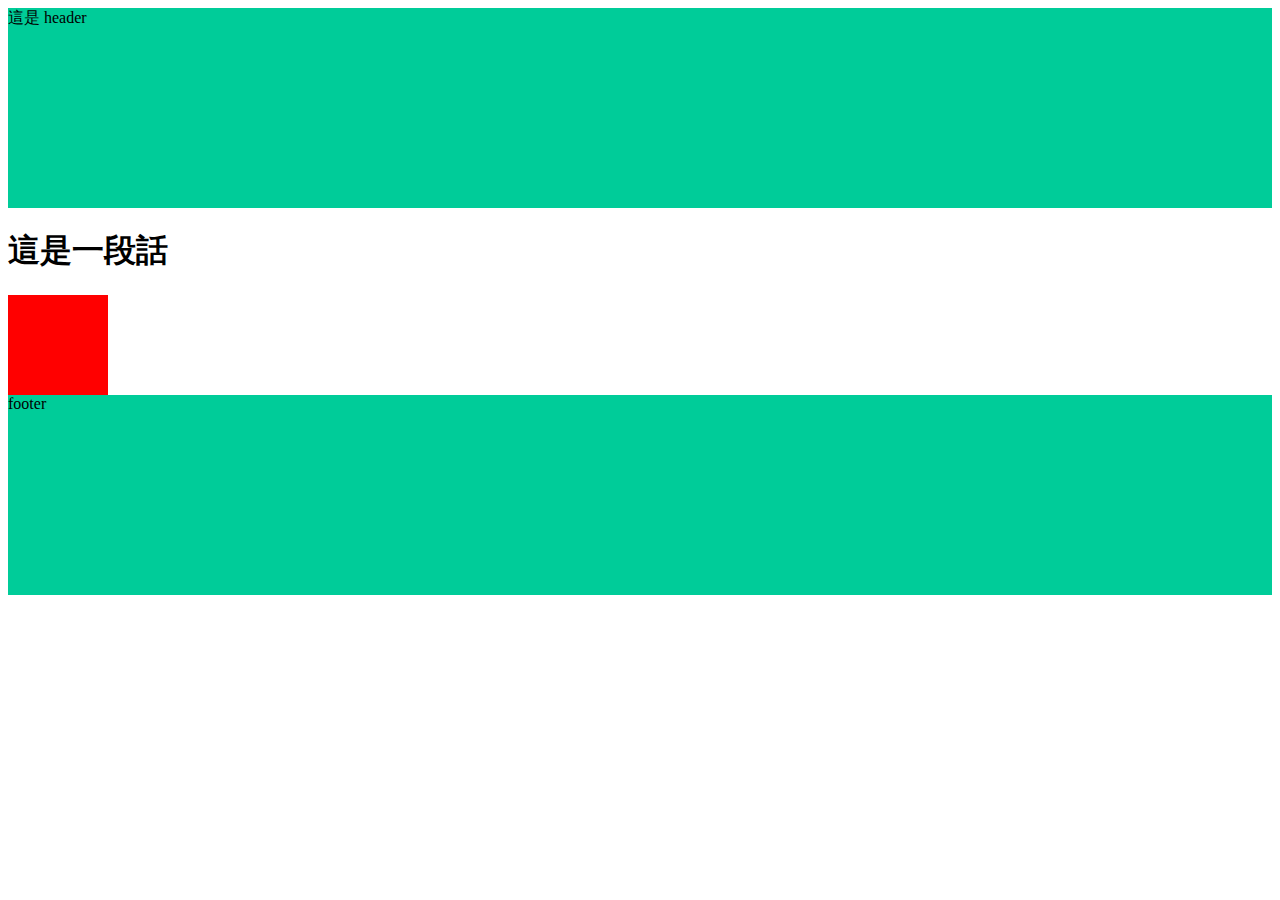
==== index.html @ 9cec1ce4 "Update 2021-07-25T08:35:02.985Z" ====
<!DOCTYPE html>
<html lang="en">

<head>
  <meta charset="UTF-8">
  <meta name="viewport" content="width=device-width, initial-scale=1.0">
  <meta http-equiv="X-UA-Compatible" content="ie=edge">
  <title>首頁</title>
  <link rel="stylesheet" href="./assets/style/all.css">
</head>

<body>
  <header class="header">
    這是 header
  </header>

  
<h1>
  這是一段話
</h1>

<div class="box"></div>

  <footer class="footer">
    footer
  </footer>
  <script src="./assets/js/vendors.js"></script>
  <script src="./assets/js/all.js"></script>
</body>

</html>
---- assets/style/all.css ----
.header {
  height: 200px;
  background-color: #00cc99; }

.footer {
  height: 200px;
  background-color: #00cc99; }

.box {
  width: 100px;
  height: 100px;
  background-color: red;
  display: -webkit-box;
  display: -ms-flexbox;
  display: flex;
  -webkit-transition: all 0.5s;
  -o-transition: all 0.5s;
  transition: all 0.5s; }
  .box:hover {
    width: 200px;
    background-color: #00cc99; }

/*# sourceMappingURL=all.css.map */
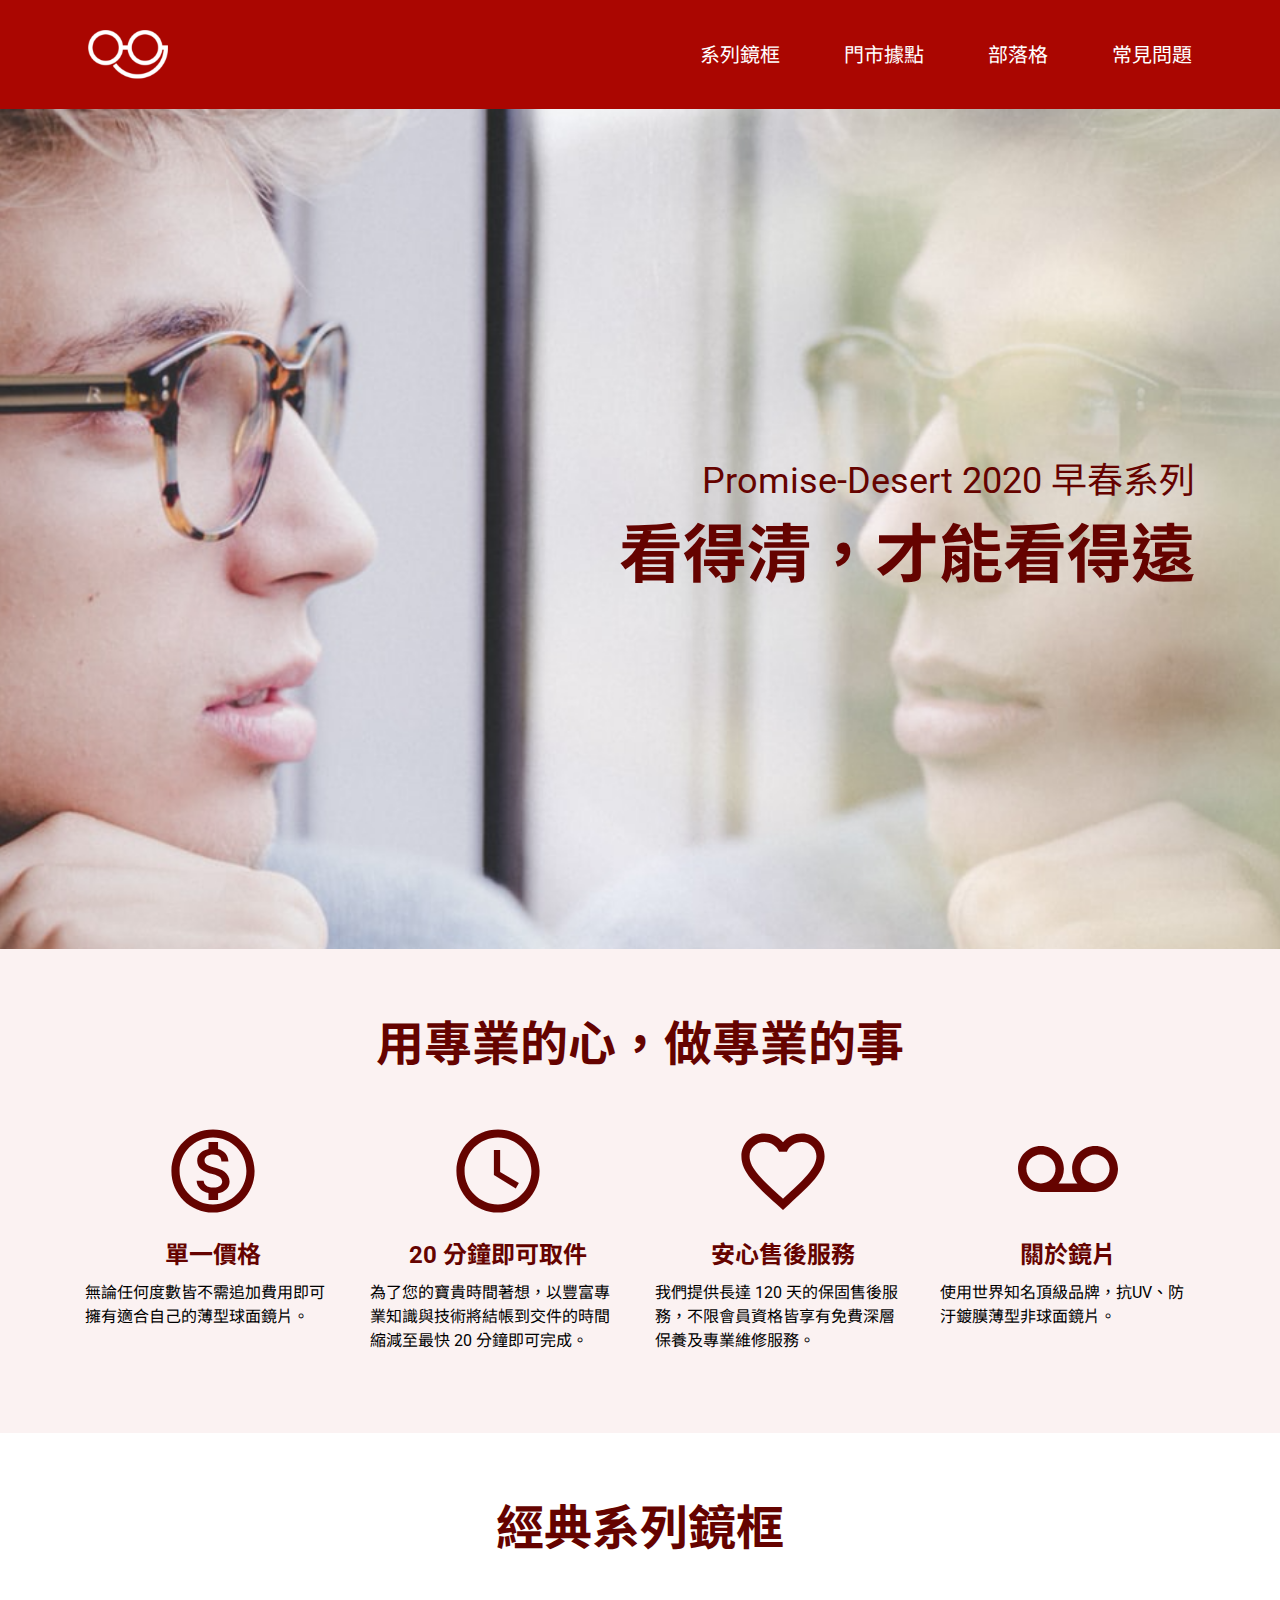
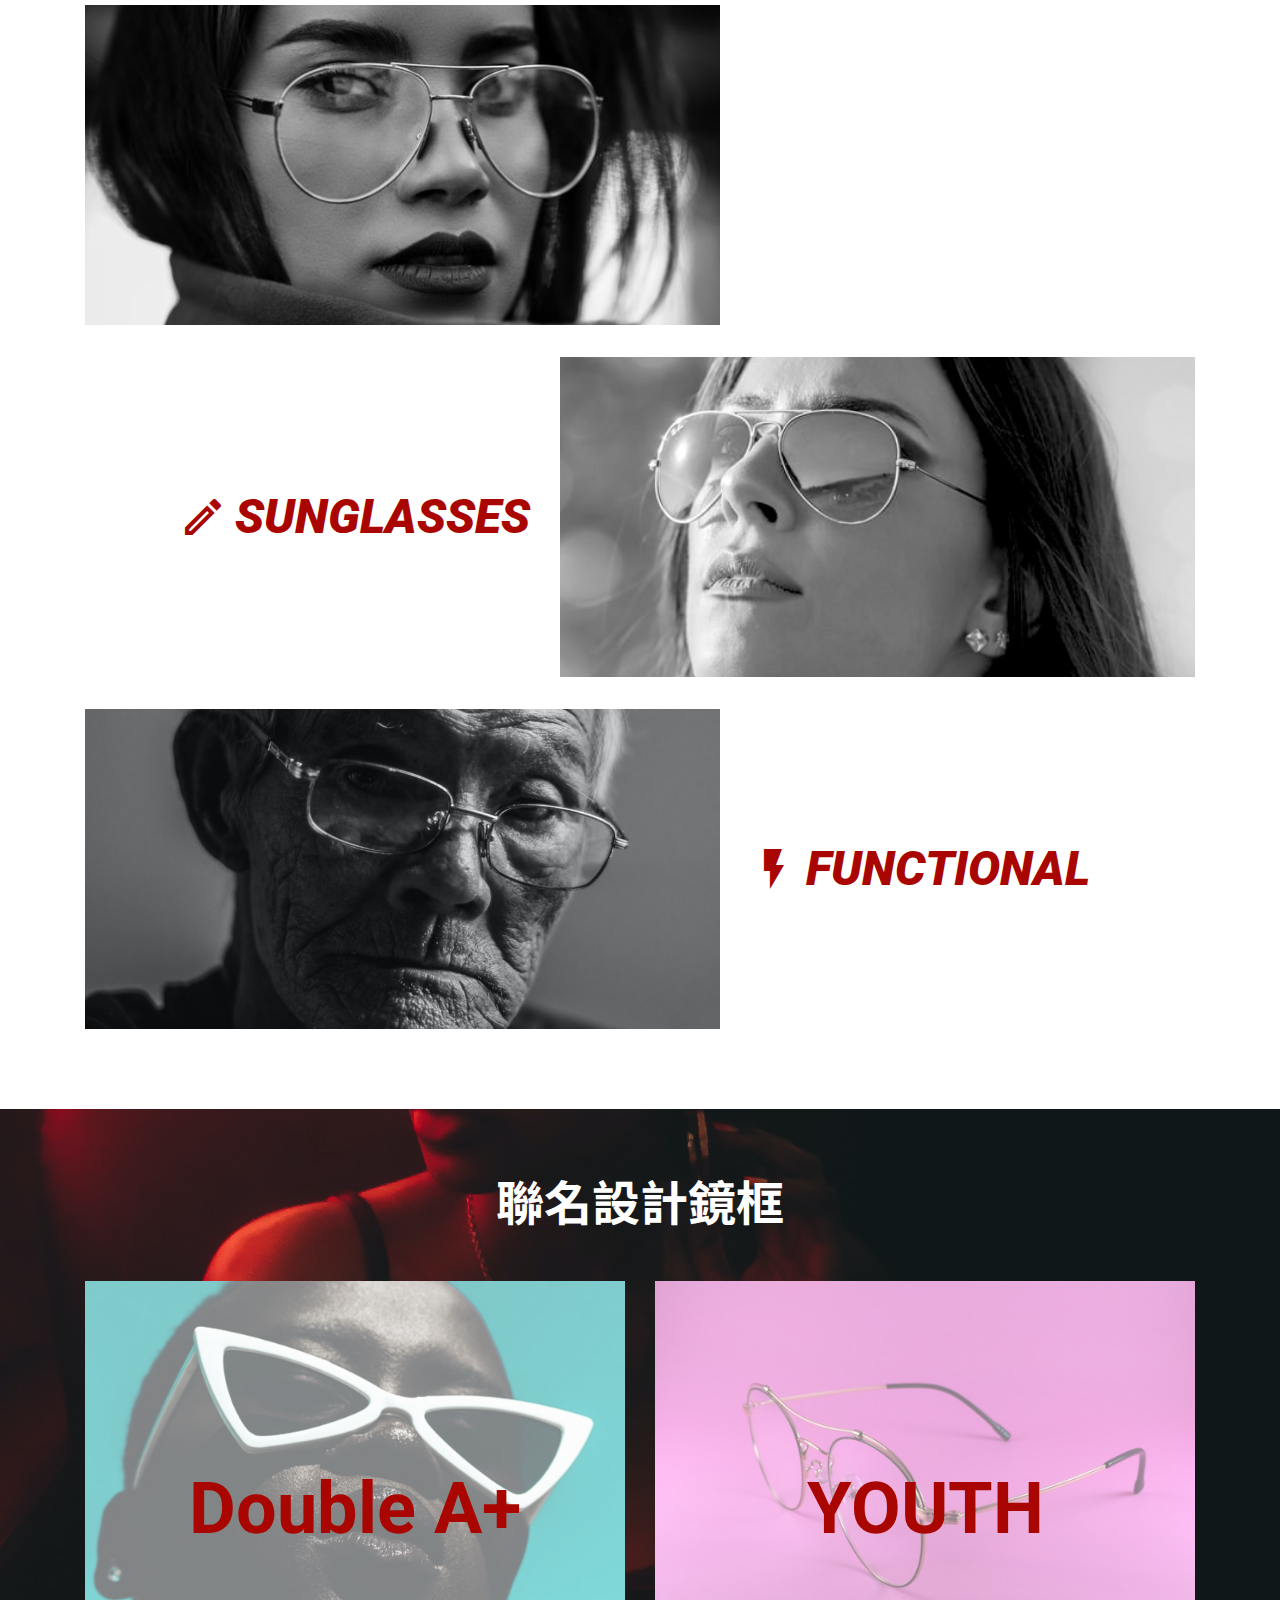
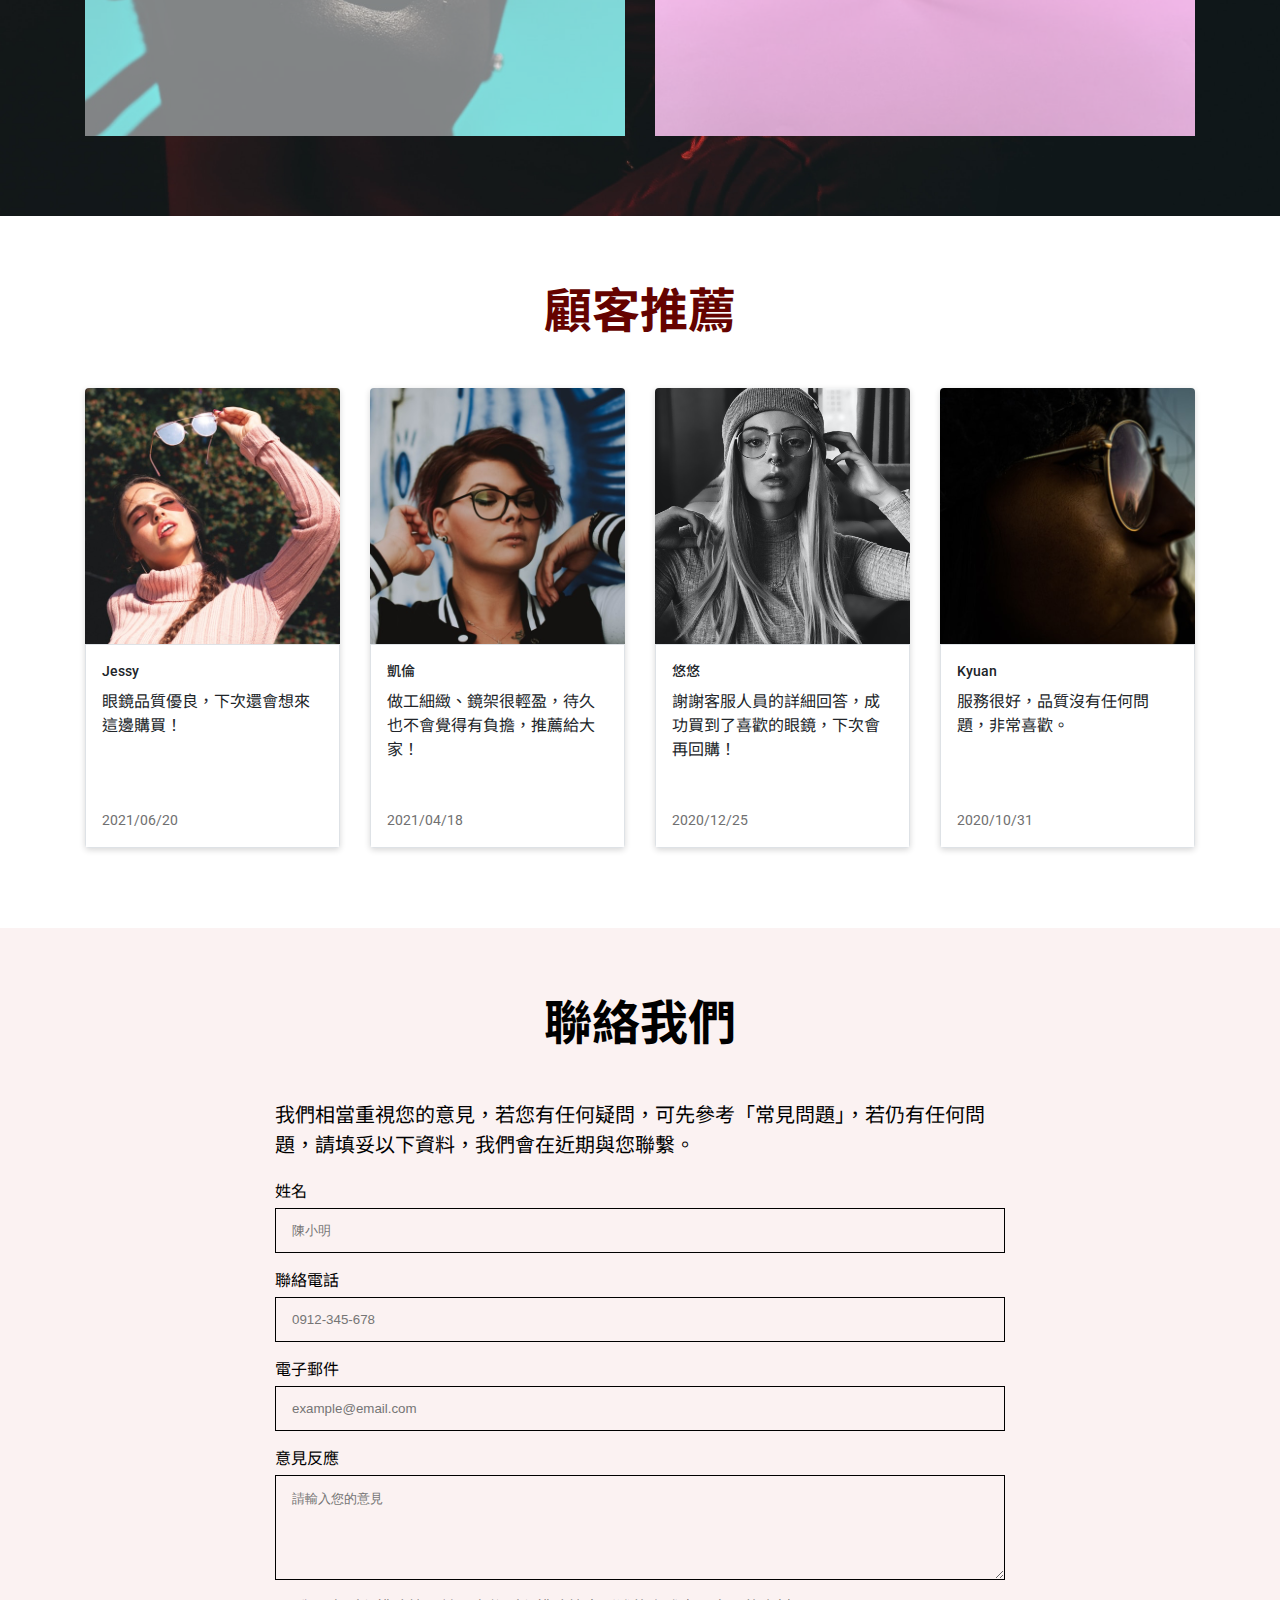
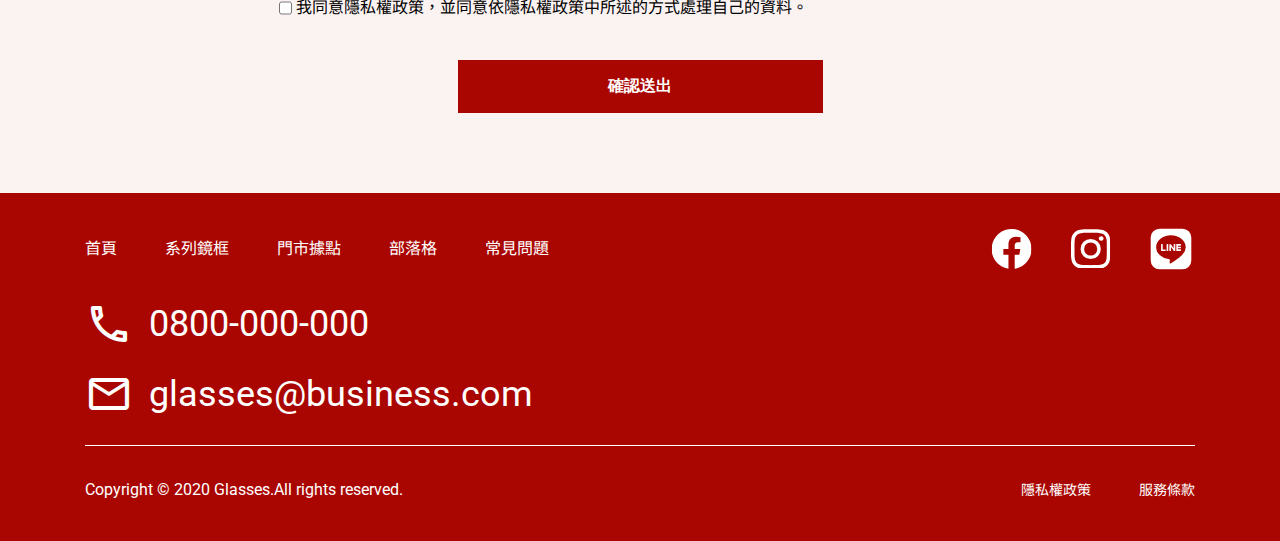
==== commit 4903c1a8: "Update 2021-08-05T02:08:06.058Z" ====
--- a/index.html
+++ b/index.html
@@ -5,27 +5,234 @@
   <meta charset="UTF-8">
   <meta name="viewport" content="width=device-width, initial-scale=1.0">
   <meta http-equiv="X-UA-Compatible" content="ie=edge">
-  <title>首頁</title>
+  <title>O-O眼鏡</title>
   <link rel="stylesheet" href="./assets/style/all.css">
+  <link rel="stylesheet" href="https://fonts.googleapis.com/css2?family=Material+Icons+Outlined">
 </head>
 
 <body>
-  <header class="header">
-    這是 header
+  <header>
+    <div class="header bg-primany d-flex justify-content-between align-items-center">
+      <h1 class="logo"><a href="index.html">看得清眼鏡</a></h1>
+      <ul class="header-nav link-white d-flex flex-wrap">
+        <li><a class="text-center" href="product-optical.html">系列鏡框</a></li>
+        <li><a class="text-center" href="#">門市據點</a></li>
+        <li><a class="text-center" href="#">部落格</a></li>
+        <li><a class="text-center" href="faq.html">常見問題</a></li>
+      </ul>
+    </div>
   </header>
 
-  
-<h1>
-  這是一段話
-</h1>
-
-<div class="box"></div>
-
-  <footer class="footer">
-    footer
+  <main>
+
+    
+<!--banner-->
+<section class="banner">
+  <div class="container d-flex justify-content-end align-items-center h-100">
+    <h2 class="title text-right">
+      <span class="d-block">Promise-Desert 2020 早春系列</span>
+      <p class="fw-bold">看得清，才能看得遠</p>
+    </h2>
+  </div>
+</section>
+
+<!--about-->
+<section class="about bg-light">
+  <div class="container text-center">
+    <h3 class="subtitle text-secondary mb-10 mb-md-9 mb-sm-6">用專業的心，做專業的事</h3>
+    <ul class="about-list d-flex justify-content-center flex-wrap">
+      <li class="mr-md-20 mr-sm-0 mb-sm-9">
+        <span class="material-icons-outlined text-secondary mb-5">monetization_on</span>
+        <h4 class="fw-bold text-secondary mb-2">單一價格</h4>
+        <p class="text-left">無論任何度數皆不需追加費用即可擁有適合自己的薄型球面鏡片。</p>
+      </li>
+      <li class="mb-md-9">
+        <span class="material-icons-outlined text-secondary mb-5">access_time</span>
+        <h4 class="fw-bold text-secondary mb-2">20 分鐘即可取件</h4>
+        <p class="text-left">為了您的寶貴時間著想，以豐富專業知識與技術將結帳到交件的時間縮減至最快 20 分鐘即可完成。</p>
+      </li>
+      <li class="mr-md-20 mr-sm-0 mb-sm-9">
+        <span class="material-icons-outlined text-secondary mb-5">favorite_border</span>
+        <h4 class="fw-bold text-secondary mb-2">安心售後服務</h4>
+        <p class="text-left">我們提供長達 120 天的保固售後服務，不限會員資格皆享有免費深層保養及專業維修服務。</p>
+      </li>
+      <li>
+        <span class="material-icons-outlined text-secondary mb-5">voicemail</span>
+        <h4 class="fw-bold text-secondary mb-2">關於鏡片</h4>
+        <p class="text-left">使用世界知名頂級品牌，抗UV、防汙鍍膜薄型非球面鏡片。</p>
+      </li>
+    </ul>
+  </div>
+</section>
+
+<!--classic-->
+<section class="classic">
+  <div class="container">
+    <h3 class="subtitle text-center text-secondary mb-10 mb-md-9 mb-sm-6">經典系列鏡框</h3>
+    <ul class="classic-list">
+      <li class="mb-9 mb-md-2">
+        <img class="mr-8" src="./assets/images/product-1.png" alt="optical照片">
+        <div class="classic-text text-primary d-flex align-items-center">
+          <span class="material-icons-outlined d-block mr-2">auto_awesome</span>
+          <h4 class="fw-black">OPTICAL</h4>
+        </div>
+      </li>
+      <li class="mb-9 mb-md-2">
+        <img class="ml-8 ml-md-0 mr-md-8" src="./assets/images/product-2.png" alt="sunglasses照片">
+        <div class="classic-text text-primary d-flex align-items-center">
+          <span class="material-icons-outlined d-block mr-2">light_mode</span>
+          <h4 class="fw-black">SUNGLASSES</h4>
+        </div>
+      </li>
+      <li>
+        <img class="mr-8" src="./assets/images/product-3.png" alt="functional照片">
+        <div class="classic-text text-primary d-flex align-items-center">
+          <span class="material-icons-outlined d-block mr-2">flash_on</span>
+          <h4 class="fw-black">FUNCTIONAL</h4>
+        </div>
+      </li>
+    </ul>
+  </div>
+</section>
+
+<!--cobranding-->
+<section class="cobranding">
+  <div class="container text-center">
+    <h3 class="subtitle text-white mb-10 mb-md-9 mb-sm-6">聯名設計鏡框</h3>
+    <ul class="d-flex justify-content-between flex-wrap">
+      <li class="cobranding-item mb-sm-5">
+        <img src="./assets/images/product-8.png" alt="double a+照片">
+        <h4 class="text-primary fw-bold">Double A+</h4>
+      </li>
+      <li class="cobranding-item">
+        <img src="./assets/images/product-9.png" alt="youth照片">
+        <h4 class="text-primary fw-bold">YOUTH</h4>
+      </li>
+    </ul>
+  </div>
+</section>
+
+<!--recommend-->
+<section class="recommend">
+  <div class="container">
+    <h3 class="subtitle text-center text-secondary mb-10 mb-md-9 mb-sm-6">顧客推薦</h3>
+    <ul class="d-flex justify-content-between flex-wrap">
+      <li class="recommend-item mb-md-9 mb-sm-5">
+        <img class="recommend-pic" src="./assets/images/rec-1.png" alt="顧客照片">
+        <div class="recommend-text d-flex flex-column justify-content-between">
+          <div class="text-gray900">
+            <span class="d-block fw-medium mb-2">Jessy</span>
+            <p>眼鏡品質優良，下次還會想來這邊購買！</p>
+          </div>
+          <time class="text-gray600">2021/06/20</time>
+        </div>
+      </li>
+      <li class="recommend-item mb-md-9 mb-sm-5">
+        <img class="recommend-pic" src="./assets/images/rec-2.png" alt="顧客照片">
+        <div class="recommend-text d-flex flex-column justify-content-between">
+          <div class="text-gray900">
+            <span class="d-block fw-medium mb-2">凱倫</span>
+            <p>做工細緻、鏡架很輕盈，待久也不會覺得有負擔，推薦給大家！</p>
+          </div>
+          <time class="text-gray600">2021/04/18</time>
+        </div>
+      </li>
+      <li class="recommend-item mb-sm-5">
+        <img class="recommend-pic" src="./assets/images/rec-3.png" alt="顧客照片">
+        <div class="recommend-text d-flex flex-column justify-content-between">
+          <div class="text-gray900">
+            <span class="d-block fw-medium mb-2">悠悠</span>
+            <p>謝謝客服人員的詳細回答，成功買到了喜歡的眼鏡，下次會再回購！</p>
+          </div>
+          <time class="text-gray600">2020/12/25</time>
+        </div>
+      </li>
+      <li class="recommend-item mb-sm-5">
+        <img class="recommend-pic" src="./assets/images/rec-4.png" alt="顧客照片">
+        <div class="recommend-text d-flex flex-column justify-content-between">
+          <div class="text-gray900">
+            <span class="d-block fw-medium mb-2">Kyuan</span>
+            <p>服務很好，品質沒有任何問題，非常喜歡。</p>
+          </div>
+          <time class="text-gray600">2020/10/31</time>
+        </div>
+      </li>
+    </ul>
+  </div>
+</section>
+
+<!--contant-->
+<section class="contant bg-light">
+  <div class="container">
+    <h3 class="subtitle text-center mb-10 mb-md-9 mb-sm-6">聯絡我們</h3>
+    <p class="contant-describe mb-6 mb-md-5 mb-sm-2">我們相當重視您的意見，若您有任何疑問，可先參考「常見問題」，若仍有任何問題，請填妥以下資料，我們會在近期與您聯繫。</p>
+    <form action="#">
+      <div class="contant-item d-flex flex-column mb-5 mb-md-2">
+        <label for="name" class="mb-1">姓名</label>
+        <input type="text" id="name" name="name" placeholder="陳小明">
+      </div>
+      <div class="contant-item d-flex flex-column mb-5 mb-md-2">
+        <label for="tel" class="mb-1">聯絡電話</label>
+        <input type="tel" id="tel" name="tel" placeholder="0912-345-678">
+      </div>
+      <div class="contant-item d-flex flex-column mb-5 mb-md-2">
+        <label for="email" class="mb-1">電子郵件</label>
+        <input type="email" id="email" name="email" placeholder="example@email.com">
+      </div>
+      <div class="contant-item d-flex flex-column mb-5 mb-md-2">
+        <label for="opinion" class="mb-1">意見反應</label>
+        <textarea id="opinion" name="opinion" rows="5" placeholder="請輸入您的意見"></textarea>
+      </div>
+      <div class="contant-item d-flex mb-10 mb-md-6">
+        <input type="checkbox" id="privacy" name="privacy" class="mr-1">
+        <label for="privacy">我同意隱私權政策，並同意依隱私權政策中所述的方式處理自己的資料。</label>
+      </div>
+      <input class="contant-submit d-block fw-bold" name="submit" type="submit" value="確認送出">
+    </form>
+  </div>
+</section>
+
+  </main>
+
+  <footer class="footer bg-primany text-white link-white">
+    <div class="container">
+      <div class="footer-top d-flex flex-column mb-7 mb-md-6 mb-sm-7">
+        <div class="footer-content d-flex justify-content-between align-items-center mb-7 mb-sm-0">
+          <ul class="footer-nav d-flex">
+            <li><a href="index.html">首頁</a></li>
+            <li><a href="product-optical.html">系列鏡框</a></li>
+            <li><a href="#">門市據點</a></li>
+            <li><a href="#">部落格</a></li>
+            <li><a href="faq.html">常見問題</a></li>
+          </ul>
+          <ul class="footer-social d-flex">
+            <li class="mr-9 mr-md-7"><a href="#"><img src="./assets/images/icon-fb.svg" alt="FB logo"></a></li>
+            <li class="mr-9 mr-md-7"><a href="#"><img src="./assets/images/icon-ig.svg" alt="IG logo"></a></li>
+            <li><a href="#"><img src="./assets/images/icon-line.svg" alt="LINE logo"></a></li>
+          </ul>
+        </div>
+        <ul class="footer-contact">
+          <li class="d-flex align-items-center mb-5 mb-md-4 mb-sm-1">
+            <span class="material-icons-outlined mr-5 mr-md-2 mr-sm-1">phone</span>
+            <a href="tel:+0800-000-000">0800-000-000</a>
+          </li>
+          <li class="d-flex align-items-center">
+            <span class="material-icons-outlined mr-5 mr-md-2 mr-sm-1">email</span>
+            <a href="mailto:glasses@business.com">glasses@business.com</a>
+          </li>
+        </ul>
+      </div>
+      <div class="footer-bottom d-flex justify-content-between align-items-center pt-9 pt-md-7 pt-sm-5">
+        <p class="mb-sm-2">Copyright © 2020 Glasses.All rights reserved.</p>
+        <ul class="footer-privacy d-flex">
+          <li class="mb-sm-2"><a href="#">隱私權政策</a></li>
+          <li><a href="#">服務條款</a></li>
+        </ul>
+      </div>
+    </div>
   </footer>
   <script src="./assets/js/vendors.js"></script>
   <script src="./assets/js/all.js"></script>
 </body>
 
-</html>
+</html>--- a/assets/style/all.css
+++ b/assets/style/all.css
@@ -1,23 +1,2071 @@
-.header {
-  height: 200px;
-  background-color: #00cc99; }
-
-.footer {
-  height: 200px;
-  background-color: #00cc99; }
-
-.box {
-  width: 100px;
-  height: 100px;
-  background-color: red;
+@charset "UTF-8";
+@import url("https://fonts.googleapis.com/css2?family=Roboto:ital,wght@0,400;0,500;0,700;0,900;1,900&display=swap");
+@import url("https://fonts.googleapis.com/css2?family=Noto+Sans+TC:wght@400;500;700&display=swap");
+/*color*/
+/*font*/
+/*space*/
+/* http://meyerweb.com/eric/tools/css/reset/ 
+   v2.0 | 20110126
+   License: none (public domain)
+*/
+html, body, div, span, applet, object, iframe,
+h1, h2, h3, h4, h5, h6, p, blockquote, pre,
+a, abbr, acronym, address, big, cite, code,
+del, dfn, em, img, ins, kbd, q, s, samp,
+small, strike, strong, sub, sup, tt, var,
+b, u, i, center,
+dl, dt, dd, ol, ul, li,
+fieldset, form, label, legend,
+table, caption, tbody, tfoot, thead, tr, th, td,
+article, aside, canvas, details, embed,
+figure, figcaption, footer, header, hgroup,
+menu, nav, output, ruby, section, summary,
+time, mark, audio, video {
+  margin: 0;
+  padding: 0;
+  border: 0;
+  font-size: 100%;
+  font: inherit;
+  vertical-align: baseline; }
+
+/* HTML5 display-role reset for older browsers */
+article, aside, details, figcaption, figure,
+footer, header, hgroup, menu, nav, section {
+  display: block; }
+
+body {
+  line-height: 1; }
+
+ol, ul {
+  list-style: none; }
+
+blockquote, q {
+  quotes: none; }
+
+blockquote:before, blockquote:after,
+q:before, q:after {
+  content: '';
+  content: none; }
+
+table {
+  border-collapse: collapse;
+  border-spacing: 0; }
+
+*, *::before, *::after {
+  -webkit-box-sizing: border-box;
+          box-sizing: border-box; }
+
+body {
+  font-family: 'Roboto', 'Noto Sans TC', sans-serif;
+  line-height: 1.5;
+  font-weight: 400; }
+
+img {
+  max-width: 100%;
+  height: aut0;
+  vertical-align: middle; }
+
+a {
+  text-decoration: none;
+  display: block; }
+
+/*斷點*/
+/*container*/
+.container {
+  max-width: 1140px;
+  margin: 0 auto;
+  padding: 0 15px; }
+  @media (max-width: 992px) {
+    .container {
+      max-width: 720px; } }
+  @media (max-width: 767px) {
+    .container {
+      max-width: 375px; } }
+
+/*共用元素*/
+.d-block {
+  display: block; }
+
+.h-100 {
+  height: 100%; }
+
+.link-white a {
+  color: white; }
+
+/*顏色*/
+.bg-primany {
+  background: #AA0601; }
+
+.bg-light {
+  background: #FBF2F2; }
+
+.bg-brown {
+  background: #5F3E2D; }
+
+.bg-orange {
+  background: #B75929; }
+
+.text-primary {
+  color: #AA0601; }
+
+.text-secondary {
+  color: #650300; }
+
+.text-white {
+  color: #fff; }
+
+.text-black {
+  color: #000; }
+
+.text-gray200 {
+  color: #F2F2F2; }
+
+.text-gray300 {
+  color: #DEE2E6; }
+
+.text-gray400 {
+  color: #CED4DA; }
+
+.text-gray600 {
+  color: #707070; }
+
+.text-gray700 {
+  color: #555555; }
+
+.text-gray800 {
+  color: #373A3C; }
+
+.text-gray900 {
+  color: #212529; }
+
+/*文字對齊*/
+.text-center {
+  text-align: center; }
+
+.text-right {
+  text-align: right; }
+
+.text-left {
+  text-align: left; }
+
+/*文字標題*/
+.title {
+  font-size: 64px;
+  color: #650300; }
+  .title span {
+    font-size: 36px; }
+  @media (max-width: 992px) {
+    .title {
+      font-size: 48px; }
+      .title span {
+        font-size: 20px;
+        font-weight: 500; } }
+  @media (max-width: 767px) {
+    .title {
+      font-size: 32px;
+      line-height: 45px; }
+      .title span {
+        font-size: 16px;
+        line-height: 1.875; } }
+
+.subtitle {
+  font-size: 48px;
+  font-weight: 700; }
+  @media (max-width: 992px) {
+    .subtitle {
+      font-size: 32px; } }
+  @media (max-width: 767px) {
+    .subtitle {
+      font-size: 24px; } }
+
+.subtitle-redline {
+  font-size: 48px;
+  font-weight: 700;
+  padding-left: 16px;
+  border-left: 8px solid #AA0601; }
+  @media (max-width: 992px) {
+    .subtitle-redline {
+      border-left: 4px solid #AA0601; } }
+  @media (max-width: 767px) {
+    .subtitle-redline {
+      font-size: 28px; } }
+
+/*文字粗細*/
+.fw-medium {
+  font-weight: 500; }
+
+.fw-bold {
+  font-weight: 700; }
+
+.fw-black {
+  font-weight: 900; }
+
+/*flex*/
+.d-flex {
   display: -webkit-box;
   display: -ms-flexbox;
-  display: flex;
-  -webkit-transition: all 0.5s;
-  -o-transition: all 0.5s;
-  transition: all 0.5s; }
-  .box:hover {
-    width: 200px;
-    background-color: #00cc99; }
+  display: flex; }
+
+.flex-column {
+  -webkit-box-orient: vertical;
+  -webkit-box-direction: normal;
+      -ms-flex-direction: column;
+          flex-direction: column; }
+
+.flex-row-reverse {
+  -webkit-box-orient: horizontal;
+  -webkit-box-direction: reverse;
+      -ms-flex-direction: row-reverse;
+          flex-direction: row-reverse; }
+
+.justify-content-start {
+  -webkit-box-pack: start;
+      -ms-flex-pack: start;
+          justify-content: flex-start; }
+
+.justify-content-between {
+  -webkit-box-pack: justify;
+      -ms-flex-pack: justify;
+          justify-content: space-between; }
+
+.justify-content-center {
+  -webkit-box-pack: center;
+      -ms-flex-pack: center;
+          justify-content: center; }
+
+.justify-content-end {
+  -webkit-box-pack: end;
+      -ms-flex-pack: end;
+          justify-content: flex-end; }
+
+.align-items-start {
+  -webkit-box-align: start;
+      -ms-flex-align: start;
+          align-items: flex-start; }
+
+.align-items-center {
+  -webkit-box-align: center;
+      -ms-flex-align: center;
+          align-items: center; }
+
+.align-items-stretch {
+  -webkit-box-align: stretch;
+      -ms-flex-align: stretch;
+          align-items: stretch; }
+
+.align-items-baseline {
+  -webkit-box-align: baseline;
+      -ms-flex-align: baseline;
+          align-items: baseline; }
+
+.flex-wrap {
+  -ms-flex-wrap: wrap;
+      flex-wrap: wrap; }
+
+/*space*/
+.mt-0 {
+  margin-top: 0; }
+
+.mt-1 {
+  margin-top: 4px; }
+
+.mt-2 {
+  margin-top: 8px; }
+
+.mt-3 {
+  margin-top: 10px; }
+
+.mt-4 {
+  margin-top: 12px; }
+
+.mt-5 {
+  margin-top: 16px; }
+
+.mt-6 {
+  margin-top: 20px; }
+
+.mt-7 {
+  margin-top: 24px; }
+
+.mt-8 {
+  margin-top: 30px; }
+
+.mt-9 {
+  margin-top: 32px; }
+
+.mt-10 {
+  margin-top: 40px; }
+
+.mt-11 {
+  margin-top: 52px; }
+
+.mt-12 {
+  margin-top: 56px; }
+
+.mt-13 {
+  margin-top: 60px; }
+
+.mt-14 {
+  margin-top: 64px; }
+
+.mt-15 {
+  margin-top: 72px; }
+
+.mt-16 {
+  margin-top: 76px; }
+
+.mt-17 {
+  margin-top: 80px; }
+
+.mt-18 {
+  margin-top: 88px; }
+
+.mt-19 {
+  margin-top: 96px; }
+
+.mt-20 {
+  margin-top: 104px; }
+
+@media (max-width: 992px) {
+  .mt-md-0 {
+    margin-top: 0; }
+  .mt-md-1 {
+    margin-top: 4px; }
+  .mt-md-2 {
+    margin-top: 8px; }
+  .mt-md-3 {
+    margin-top: 10px; }
+  .mt-md-4 {
+    margin-top: 12px; }
+  .mt-md-5 {
+    margin-top: 16px; }
+  .mt-md-6 {
+    margin-top: 20px; }
+  .mt-md-7 {
+    margin-top: 24px; }
+  .mt-md-8 {
+    margin-top: 30px; }
+  .mt-md-9 {
+    margin-top: 32px; }
+  .mt-md-10 {
+    margin-top: 40px; }
+  .mt-md-11 {
+    margin-top: 52px; }
+  .mt-md-12 {
+    margin-top: 56px; }
+  .mt-md-13 {
+    margin-top: 60px; }
+  .mt-md-14 {
+    margin-top: 64px; }
+  .mt-md-15 {
+    margin-top: 72px; }
+  .mt-md-16 {
+    margin-top: 76px; }
+  .mt-md-17 {
+    margin-top: 80px; }
+  .mt-md-18 {
+    margin-top: 88px; }
+  .mt-md-19 {
+    margin-top: 96px; }
+  .mt-md-20 {
+    margin-top: 104px; } }
+
+@media (max-width: 767px) {
+  .mt-sm-0 {
+    margin-top: 0; }
+  .mt-sm-1 {
+    margin-top: 4px; }
+  .mt-sm-2 {
+    margin-top: 8px; }
+  .mt-sm-3 {
+    margin-top: 10px; }
+  .mt-sm-4 {
+    margin-top: 12px; }
+  .mt-sm-5 {
+    margin-top: 16px; }
+  .mt-sm-6 {
+    margin-top: 20px; }
+  .mt-sm-7 {
+    margin-top: 24px; }
+  .mt-sm-8 {
+    margin-top: 30px; }
+  .mt-sm-9 {
+    margin-top: 32px; }
+  .mt-sm-10 {
+    margin-top: 40px; }
+  .mt-sm-11 {
+    margin-top: 52px; }
+  .mt-sm-12 {
+    margin-top: 56px; }
+  .mt-sm-13 {
+    margin-top: 60px; }
+  .mt-sm-14 {
+    margin-top: 64px; }
+  .mt-sm-15 {
+    margin-top: 72px; }
+  .mt-sm-16 {
+    margin-top: 76px; }
+  .mt-sm-17 {
+    margin-top: 80px; }
+  .mt-sm-18 {
+    margin-top: 88px; }
+  .mt-sm-19 {
+    margin-top: 96px; }
+  .mt-sm-20 {
+    margin-top: 104px; } }
+
+.mb-0 {
+  margin-bottom: 0; }
+
+.mb-1 {
+  margin-bottom: 4px; }
+
+.mb-2 {
+  margin-bottom: 8px; }
+
+.mb-3 {
+  margin-bottom: 10px; }
+
+.mb-4 {
+  margin-bottom: 12px; }
+
+.mb-5 {
+  margin-bottom: 16px; }
+
+.mb-6 {
+  margin-bottom: 20px; }
+
+.mb-7 {
+  margin-bottom: 24px; }
+
+.mb-8 {
+  margin-bottom: 30px; }
+
+.mb-9 {
+  margin-bottom: 32px; }
+
+.mb-10 {
+  margin-bottom: 40px; }
+
+.mb-11 {
+  margin-bottom: 52px; }
+
+.mb-12 {
+  margin-bottom: 56px; }
+
+.mb-13 {
+  margin-bottom: 60px; }
+
+.mb-14 {
+  margin-bottom: 64px; }
+
+.mb-15 {
+  margin-bottom: 72px; }
+
+.mb-16 {
+  margin-bottom: 76px; }
+
+.mb-17 {
+  margin-bottom: 80px; }
+
+.mb-18 {
+  margin-bottom: 88px; }
+
+.mb-19 {
+  margin-bottom: 96px; }
+
+.mb-20 {
+  margin-bottom: 104px; }
+
+@media (max-width: 992px) {
+  .mb-md-0 {
+    margin-bottom: 0; }
+  .mb-md-1 {
+    margin-bottom: 4px; }
+  .mb-md-2 {
+    margin-bottom: 8px; }
+  .mb-md-3 {
+    margin-bottom: 10px; }
+  .mb-md-4 {
+    margin-bottom: 12px; }
+  .mb-md-5 {
+    margin-bottom: 16px; }
+  .mb-md-6 {
+    margin-bottom: 20px; }
+  .mb-md-7 {
+    margin-bottom: 24px; }
+  .mb-md-8 {
+    margin-bottom: 30px; }
+  .mb-md-9 {
+    margin-bottom: 32px; }
+  .mb-md-10 {
+    margin-bottom: 40px; }
+  .mb-md-11 {
+    margin-bottom: 52px; }
+  .mb-md-12 {
+    margin-bottom: 56px; }
+  .mb-md-13 {
+    margin-bottom: 60px; }
+  .mb-md-14 {
+    margin-bottom: 64px; }
+  .mb-md-15 {
+    margin-bottom: 72px; }
+  .mb-md-16 {
+    margin-bottom: 76px; }
+  .mb-md-17 {
+    margin-bottom: 80px; }
+  .mb-md-18 {
+    margin-bottom: 88px; }
+  .mb-md-19 {
+    margin-bottom: 96px; }
+  .mb-md-20 {
+    margin-bottom: 104px; } }
+
+@media (max-width: 767px) {
+  .mb-sm-0 {
+    margin-bottom: 0; }
+  .mb-sm-1 {
+    margin-bottom: 4px; }
+  .mb-sm-2 {
+    margin-bottom: 8px; }
+  .mb-sm-3 {
+    margin-bottom: 10px; }
+  .mb-sm-4 {
+    margin-bottom: 12px; }
+  .mb-sm-5 {
+    margin-bottom: 16px; }
+  .mb-sm-6 {
+    margin-bottom: 20px; }
+  .mb-sm-7 {
+    margin-bottom: 24px; }
+  .mb-sm-8 {
+    margin-bottom: 30px; }
+  .mb-sm-9 {
+    margin-bottom: 32px; }
+  .mb-sm-10 {
+    margin-bottom: 40px; }
+  .mb-sm-11 {
+    margin-bottom: 52px; }
+  .mb-sm-12 {
+    margin-bottom: 56px; }
+  .mb-sm-13 {
+    margin-bottom: 60px; }
+  .mb-sm-14 {
+    margin-bottom: 64px; }
+  .mb-sm-15 {
+    margin-bottom: 72px; }
+  .mb-sm-16 {
+    margin-bottom: 76px; }
+  .mb-sm-17 {
+    margin-bottom: 80px; }
+  .mb-sm-18 {
+    margin-bottom: 88px; }
+  .mb-sm-19 {
+    margin-bottom: 96px; }
+  .mb-sm-20 {
+    margin-bottom: 104px; } }
+
+.ml-0 {
+  margin-left: 0; }
+
+.ml-1 {
+  margin-left: 4px; }
+
+.ml-2 {
+  margin-left: 8px; }
+
+.ml-3 {
+  margin-left: 10px; }
+
+.ml-4 {
+  margin-left: 12px; }
+
+.ml-5 {
+  margin-left: 16px; }
+
+.ml-6 {
+  margin-left: 20px; }
+
+.ml-7 {
+  margin-left: 24px; }
+
+.ml-8 {
+  margin-left: 30px; }
+
+.ml-9 {
+  margin-left: 32px; }
+
+.ml-10 {
+  margin-left: 40px; }
+
+.ml-11 {
+  margin-left: 52px; }
+
+.ml-12 {
+  margin-left: 56px; }
+
+.ml-13 {
+  margin-left: 60px; }
+
+.ml-14 {
+  margin-left: 64px; }
+
+.ml-15 {
+  margin-left: 72px; }
+
+.ml-16 {
+  margin-left: 76px; }
+
+.ml-17 {
+  margin-left: 80px; }
+
+.ml-18 {
+  margin-left: 88px; }
+
+.ml-19 {
+  margin-left: 96px; }
+
+.ml-20 {
+  margin-left: 104px; }
+
+@media (max-width: 992px) {
+  .ml-md-0 {
+    margin-left: 0; }
+  .ml-md-1 {
+    margin-left: 4px; }
+  .ml-md-2 {
+    margin-left: 8px; }
+  .ml-md-3 {
+    margin-left: 10px; }
+  .ml-md-4 {
+    margin-left: 12px; }
+  .ml-md-5 {
+    margin-left: 16px; }
+  .ml-md-6 {
+    margin-left: 20px; }
+  .ml-md-7 {
+    margin-left: 24px; }
+  .ml-md-8 {
+    margin-left: 30px; }
+  .ml-md-9 {
+    margin-left: 32px; }
+  .ml-md-10 {
+    margin-left: 40px; }
+  .ml-md-11 {
+    margin-left: 52px; }
+  .ml-md-12 {
+    margin-left: 56px; }
+  .ml-md-13 {
+    margin-left: 60px; }
+  .ml-md-14 {
+    margin-left: 64px; }
+  .ml-md-15 {
+    margin-left: 72px; }
+  .ml-md-16 {
+    margin-left: 76px; }
+  .ml-md-17 {
+    margin-left: 80px; }
+  .ml-md-18 {
+    margin-left: 88px; }
+  .ml-md-19 {
+    margin-left: 96px; }
+  .ml-md-20 {
+    margin-left: 104px; } }
+
+@media (max-width: 767px) {
+  .ml-sm-0 {
+    margin-left: 0; }
+  .ml-sm-1 {
+    margin-left: 4px; }
+  .ml-sm-2 {
+    margin-left: 8px; }
+  .ml-sm-3 {
+    margin-left: 10px; }
+  .ml-sm-4 {
+    margin-left: 12px; }
+  .ml-sm-5 {
+    margin-left: 16px; }
+  .ml-sm-6 {
+    margin-left: 20px; }
+  .ml-sm-7 {
+    margin-left: 24px; }
+  .ml-sm-8 {
+    margin-left: 30px; }
+  .ml-sm-9 {
+    margin-left: 32px; }
+  .ml-sm-10 {
+    margin-left: 40px; }
+  .ml-sm-11 {
+    margin-left: 52px; }
+  .ml-sm-12 {
+    margin-left: 56px; }
+  .ml-sm-13 {
+    margin-left: 60px; }
+  .ml-sm-14 {
+    margin-left: 64px; }
+  .ml-sm-15 {
+    margin-left: 72px; }
+  .ml-sm-16 {
+    margin-left: 76px; }
+  .ml-sm-17 {
+    margin-left: 80px; }
+  .ml-sm-18 {
+    margin-left: 88px; }
+  .ml-sm-19 {
+    margin-left: 96px; }
+  .ml-sm-20 {
+    margin-left: 104px; } }
+
+.mr-0 {
+  margin-right: 0; }
+
+.mr-1 {
+  margin-right: 4px; }
+
+.mr-2 {
+  margin-right: 8px; }
+
+.mr-3 {
+  margin-right: 10px; }
+
+.mr-4 {
+  margin-right: 12px; }
+
+.mr-5 {
+  margin-right: 16px; }
+
+.mr-6 {
+  margin-right: 20px; }
+
+.mr-7 {
+  margin-right: 24px; }
+
+.mr-8 {
+  margin-right: 30px; }
+
+.mr-9 {
+  margin-right: 32px; }
+
+.mr-10 {
+  margin-right: 40px; }
+
+.mr-11 {
+  margin-right: 52px; }
+
+.mr-12 {
+  margin-right: 56px; }
+
+.mr-13 {
+  margin-right: 60px; }
+
+.mr-14 {
+  margin-right: 64px; }
+
+.mr-15 {
+  margin-right: 72px; }
+
+.mr-16 {
+  margin-right: 76px; }
+
+.mr-17 {
+  margin-right: 80px; }
+
+.mr-18 {
+  margin-right: 88px; }
+
+.mr-19 {
+  margin-right: 96px; }
+
+.mr-20 {
+  margin-right: 104px; }
+
+@media (max-width: 992px) {
+  .mr-md-0 {
+    margin-right: 0; }
+  .mr-md-1 {
+    margin-right: 4px; }
+  .mr-md-2 {
+    margin-right: 8px; }
+  .mr-md-3 {
+    margin-right: 10px; }
+  .mr-md-4 {
+    margin-right: 12px; }
+  .mr-md-5 {
+    margin-right: 16px; }
+  .mr-md-6 {
+    margin-right: 20px; }
+  .mr-md-7 {
+    margin-right: 24px; }
+  .mr-md-8 {
+    margin-right: 30px; }
+  .mr-md-9 {
+    margin-right: 32px; }
+  .mr-md-10 {
+    margin-right: 40px; }
+  .mr-md-11 {
+    margin-right: 52px; }
+  .mr-md-12 {
+    margin-right: 56px; }
+  .mr-md-13 {
+    margin-right: 60px; }
+  .mr-md-14 {
+    margin-right: 64px; }
+  .mr-md-15 {
+    margin-right: 72px; }
+  .mr-md-16 {
+    margin-right: 76px; }
+  .mr-md-17 {
+    margin-right: 80px; }
+  .mr-md-18 {
+    margin-right: 88px; }
+  .mr-md-19 {
+    margin-right: 96px; }
+  .mr-md-20 {
+    margin-right: 104px; } }
+
+@media (max-width: 767px) {
+  .mr-sm-0 {
+    margin-right: 0; }
+  .mr-sm-1 {
+    margin-right: 4px; }
+  .mr-sm-2 {
+    margin-right: 8px; }
+  .mr-sm-3 {
+    margin-right: 10px; }
+  .mr-sm-4 {
+    margin-right: 12px; }
+  .mr-sm-5 {
+    margin-right: 16px; }
+  .mr-sm-6 {
+    margin-right: 20px; }
+  .mr-sm-7 {
+    margin-right: 24px; }
+  .mr-sm-8 {
+    margin-right: 30px; }
+  .mr-sm-9 {
+    margin-right: 32px; }
+  .mr-sm-10 {
+    margin-right: 40px; }
+  .mr-sm-11 {
+    margin-right: 52px; }
+  .mr-sm-12 {
+    margin-right: 56px; }
+  .mr-sm-13 {
+    margin-right: 60px; }
+  .mr-sm-14 {
+    margin-right: 64px; }
+  .mr-sm-15 {
+    margin-right: 72px; }
+  .mr-sm-16 {
+    margin-right: 76px; }
+  .mr-sm-17 {
+    margin-right: 80px; }
+  .mr-sm-18 {
+    margin-right: 88px; }
+  .mr-sm-19 {
+    margin-right: 96px; }
+  .mr-sm-20 {
+    margin-right: 104px; } }
+
+.pt-0 {
+  padding-top: 0; }
+
+.pt-1 {
+  padding-top: 4px; }
+
+.pt-2 {
+  padding-top: 8px; }
+
+.pt-3 {
+  padding-top: 10px; }
+
+.pt-4 {
+  padding-top: 12px; }
+
+.pt-5 {
+  padding-top: 16px; }
+
+.pt-6 {
+  padding-top: 20px; }
+
+.pt-7 {
+  padding-top: 24px; }
+
+.pt-8 {
+  padding-top: 30px; }
+
+.pt-9 {
+  padding-top: 32px; }
+
+.pt-10 {
+  padding-top: 40px; }
+
+.pt-11 {
+  padding-top: 52px; }
+
+.pt-12 {
+  padding-top: 56px; }
+
+.pt-13 {
+  padding-top: 60px; }
+
+.pt-14 {
+  padding-top: 64px; }
+
+.pt-15 {
+  padding-top: 72px; }
+
+.pt-16 {
+  padding-top: 76px; }
+
+.pt-17 {
+  padding-top: 80px; }
+
+.pt-18 {
+  padding-top: 88px; }
+
+.pt-19 {
+  padding-top: 96px; }
+
+.pt-20 {
+  padding-top: 104px; }
+
+@media (max-width: 992px) {
+  .pt-md-0 {
+    padding-top: 0; }
+  .pt-md-1 {
+    padding-top: 4px; }
+  .pt-md-2 {
+    padding-top: 8px; }
+  .pt-md-3 {
+    padding-top: 10px; }
+  .pt-md-4 {
+    padding-top: 12px; }
+  .pt-md-5 {
+    padding-top: 16px; }
+  .pt-md-6 {
+    padding-top: 20px; }
+  .pt-md-7 {
+    padding-top: 24px; }
+  .pt-md-8 {
+    padding-top: 30px; }
+  .pt-md-9 {
+    padding-top: 32px; }
+  .pt-md-10 {
+    padding-top: 40px; }
+  .pt-md-11 {
+    padding-top: 52px; }
+  .pt-md-12 {
+    padding-top: 56px; }
+  .pt-md-13 {
+    padding-top: 60px; }
+  .pt-md-14 {
+    padding-top: 64px; }
+  .pt-md-15 {
+    padding-top: 72px; }
+  .pt-md-16 {
+    padding-top: 76px; }
+  .pt-md-17 {
+    padding-top: 80px; }
+  .pt-md-18 {
+    padding-top: 88px; }
+  .pt-md-19 {
+    padding-top: 96px; }
+  .pt-md-20 {
+    padding-top: 104px; } }
+
+@media (max-width: 767px) {
+  .pt-sm-0 {
+    padding-top: 0; }
+  .pt-sm-1 {
+    padding-top: 4px; }
+  .pt-sm-2 {
+    padding-top: 8px; }
+  .pt-sm-3 {
+    padding-top: 10px; }
+  .pt-sm-4 {
+    padding-top: 12px; }
+  .pt-sm-5 {
+    padding-top: 16px; }
+  .pt-sm-6 {
+    padding-top: 20px; }
+  .pt-sm-7 {
+    padding-top: 24px; }
+  .pt-sm-8 {
+    padding-top: 30px; }
+  .pt-sm-9 {
+    padding-top: 32px; }
+  .pt-sm-10 {
+    padding-top: 40px; }
+  .pt-sm-11 {
+    padding-top: 52px; }
+  .pt-sm-12 {
+    padding-top: 56px; }
+  .pt-sm-13 {
+    padding-top: 60px; }
+  .pt-sm-14 {
+    padding-top: 64px; }
+  .pt-sm-15 {
+    padding-top: 72px; }
+  .pt-sm-16 {
+    padding-top: 76px; }
+  .pt-sm-17 {
+    padding-top: 80px; }
+  .pt-sm-18 {
+    padding-top: 88px; }
+  .pt-sm-19 {
+    padding-top: 96px; }
+  .pt-sm-20 {
+    padding-top: 104px; } }
+
+.pb-0 {
+  padding-bottom: 0; }
+
+.pb-1 {
+  padding-bottom: 4px; }
+
+.pb-2 {
+  padding-bottom: 8px; }
+
+.pb-3 {
+  padding-bottom: 10px; }
+
+.pb-4 {
+  padding-bottom: 12px; }
+
+.pb-5 {
+  padding-bottom: 16px; }
+
+.pb-6 {
+  padding-bottom: 20px; }
+
+.pb-7 {
+  padding-bottom: 24px; }
+
+.pb-8 {
+  padding-bottom: 30px; }
+
+.pb-9 {
+  padding-bottom: 32px; }
+
+.pb-10 {
+  padding-bottom: 40px; }
+
+.pb-11 {
+  padding-bottom: 52px; }
+
+.pb-12 {
+  padding-bottom: 56px; }
+
+.pb-13 {
+  padding-bottom: 60px; }
+
+.pb-14 {
+  padding-bottom: 64px; }
+
+.pb-15 {
+  padding-bottom: 72px; }
+
+.pb-16 {
+  padding-bottom: 76px; }
+
+.pb-17 {
+  padding-bottom: 80px; }
+
+.pb-18 {
+  padding-bottom: 88px; }
+
+.pb-19 {
+  padding-bottom: 96px; }
+
+.pb-20 {
+  padding-bottom: 104px; }
+
+@media (max-width: 992px) {
+  .pb-md-0 {
+    padding-bottom: 0; }
+  .pb-md-1 {
+    padding-bottom: 4px; }
+  .pb-md-2 {
+    padding-bottom: 8px; }
+  .pb-md-3 {
+    padding-bottom: 10px; }
+  .pb-md-4 {
+    padding-bottom: 12px; }
+  .pb-md-5 {
+    padding-bottom: 16px; }
+  .pb-md-6 {
+    padding-bottom: 20px; }
+  .pb-md-7 {
+    padding-bottom: 24px; }
+  .pb-md-8 {
+    padding-bottom: 30px; }
+  .pb-md-9 {
+    padding-bottom: 32px; }
+  .pb-md-10 {
+    padding-bottom: 40px; }
+  .pb-md-11 {
+    padding-bottom: 52px; }
+  .pb-md-12 {
+    padding-bottom: 56px; }
+  .pb-md-13 {
+    padding-bottom: 60px; }
+  .pb-md-14 {
+    padding-bottom: 64px; }
+  .pb-md-15 {
+    padding-bottom: 72px; }
+  .pb-md-16 {
+    padding-bottom: 76px; }
+  .pb-md-17 {
+    padding-bottom: 80px; }
+  .pb-md-18 {
+    padding-bottom: 88px; }
+  .pb-md-19 {
+    padding-bottom: 96px; }
+  .pb-md-20 {
+    padding-bottom: 104px; } }
+
+@media (max-width: 767px) {
+  .pb-sm-0 {
+    padding-bottom: 0; }
+  .pb-sm-1 {
+    padding-bottom: 4px; }
+  .pb-sm-2 {
+    padding-bottom: 8px; }
+  .pb-sm-3 {
+    padding-bottom: 10px; }
+  .pb-sm-4 {
+    padding-bottom: 12px; }
+  .pb-sm-5 {
+    padding-bottom: 16px; }
+  .pb-sm-6 {
+    padding-bottom: 20px; }
+  .pb-sm-7 {
+    padding-bottom: 24px; }
+  .pb-sm-8 {
+    padding-bottom: 30px; }
+  .pb-sm-9 {
+    padding-bottom: 32px; }
+  .pb-sm-10 {
+    padding-bottom: 40px; }
+  .pb-sm-11 {
+    padding-bottom: 52px; }
+  .pb-sm-12 {
+    padding-bottom: 56px; }
+  .pb-sm-13 {
+    padding-bottom: 60px; }
+  .pb-sm-14 {
+    padding-bottom: 64px; }
+  .pb-sm-15 {
+    padding-bottom: 72px; }
+  .pb-sm-16 {
+    padding-bottom: 76px; }
+  .pb-sm-17 {
+    padding-bottom: 80px; }
+  .pb-sm-18 {
+    padding-bottom: 88px; }
+  .pb-sm-19 {
+    padding-bottom: 96px; }
+  .pb-sm-20 {
+    padding-bottom: 104px; } }
+
+.pl-0 {
+  padding-left: 0; }
+
+.pl-1 {
+  padding-left: 4px; }
+
+.pl-2 {
+  padding-left: 8px; }
+
+.pl-3 {
+  padding-left: 10px; }
+
+.pl-4 {
+  padding-left: 12px; }
+
+.pl-5 {
+  padding-left: 16px; }
+
+.pl-6 {
+  padding-left: 20px; }
+
+.pl-7 {
+  padding-left: 24px; }
+
+.pl-8 {
+  padding-left: 30px; }
+
+.pl-9 {
+  padding-left: 32px; }
+
+.pl-10 {
+  padding-left: 40px; }
+
+.pl-11 {
+  padding-left: 52px; }
+
+.pl-12 {
+  padding-left: 56px; }
+
+.pl-13 {
+  padding-left: 60px; }
+
+.pl-14 {
+  padding-left: 64px; }
+
+.pl-15 {
+  padding-left: 72px; }
+
+.pl-16 {
+  padding-left: 76px; }
+
+.pl-17 {
+  padding-left: 80px; }
+
+.pl-18 {
+  padding-left: 88px; }
+
+.pl-19 {
+  padding-left: 96px; }
+
+.pl-20 {
+  padding-left: 104px; }
+
+@media (max-width: 992px) {
+  .pl-md-0 {
+    padding-left: 0; }
+  .pl-md-1 {
+    padding-left: 4px; }
+  .pl-md-2 {
+    padding-left: 8px; }
+  .pl-md-3 {
+    padding-left: 10px; }
+  .pl-md-4 {
+    padding-left: 12px; }
+  .pl-md-5 {
+    padding-left: 16px; }
+  .pl-md-6 {
+    padding-left: 20px; }
+  .pl-md-7 {
+    padding-left: 24px; }
+  .pl-md-8 {
+    padding-left: 30px; }
+  .pl-md-9 {
+    padding-left: 32px; }
+  .pl-md-10 {
+    padding-left: 40px; }
+  .pl-md-11 {
+    padding-left: 52px; }
+  .pl-md-12 {
+    padding-left: 56px; }
+  .pl-md-13 {
+    padding-left: 60px; }
+  .pl-md-14 {
+    padding-left: 64px; }
+  .pl-md-15 {
+    padding-left: 72px; }
+  .pl-md-16 {
+    padding-left: 76px; }
+  .pl-md-17 {
+    padding-left: 80px; }
+  .pl-md-18 {
+    padding-left: 88px; }
+  .pl-md-19 {
+    padding-left: 96px; }
+  .pl-md-20 {
+    padding-left: 104px; } }
+
+@media (max-width: 767px) {
+  .pl-sm-0 {
+    padding-left: 0; }
+  .pl-sm-1 {
+    padding-left: 4px; }
+  .pl-sm-2 {
+    padding-left: 8px; }
+  .pl-sm-3 {
+    padding-left: 10px; }
+  .pl-sm-4 {
+    padding-left: 12px; }
+  .pl-sm-5 {
+    padding-left: 16px; }
+  .pl-sm-6 {
+    padding-left: 20px; }
+  .pl-sm-7 {
+    padding-left: 24px; }
+  .pl-sm-8 {
+    padding-left: 30px; }
+  .pl-sm-9 {
+    padding-left: 32px; }
+  .pl-sm-10 {
+    padding-left: 40px; }
+  .pl-sm-11 {
+    padding-left: 52px; }
+  .pl-sm-12 {
+    padding-left: 56px; }
+  .pl-sm-13 {
+    padding-left: 60px; }
+  .pl-sm-14 {
+    padding-left: 64px; }
+  .pl-sm-15 {
+    padding-left: 72px; }
+  .pl-sm-16 {
+    padding-left: 76px; }
+  .pl-sm-17 {
+    padding-left: 80px; }
+  .pl-sm-18 {
+    padding-left: 88px; }
+  .pl-sm-19 {
+    padding-left: 96px; }
+  .pl-sm-20 {
+    padding-left: 104px; } }
+
+.pr-0 {
+  padding-right: 0; }
+
+.pr-1 {
+  padding-right: 4px; }
+
+.pr-2 {
+  padding-right: 8px; }
+
+.pr-3 {
+  padding-right: 10px; }
+
+.pr-4 {
+  padding-right: 12px; }
+
+.pr-5 {
+  padding-right: 16px; }
+
+.pr-6 {
+  padding-right: 20px; }
+
+.pr-7 {
+  padding-right: 24px; }
+
+.pr-8 {
+  padding-right: 30px; }
+
+.pr-9 {
+  padding-right: 32px; }
+
+.pr-10 {
+  padding-right: 40px; }
+
+.pr-11 {
+  padding-right: 52px; }
+
+.pr-12 {
+  padding-right: 56px; }
+
+.pr-13 {
+  padding-right: 60px; }
+
+.pr-14 {
+  padding-right: 64px; }
+
+.pr-15 {
+  padding-right: 72px; }
+
+.pr-16 {
+  padding-right: 76px; }
+
+.pr-17 {
+  padding-right: 80px; }
+
+.pr-18 {
+  padding-right: 88px; }
+
+.pr-19 {
+  padding-right: 96px; }
+
+.pr-20 {
+  padding-right: 104px; }
+
+@media (max-width: 992px) {
+  .pr-md-0 {
+    padding-right: 0; }
+  .pr-md-1 {
+    padding-right: 4px; }
+  .pr-md-2 {
+    padding-right: 8px; }
+  .pr-md-3 {
+    padding-right: 10px; }
+  .pr-md-4 {
+    padding-right: 12px; }
+  .pr-md-5 {
+    padding-right: 16px; }
+  .pr-md-6 {
+    padding-right: 20px; }
+  .pr-md-7 {
+    padding-right: 24px; }
+  .pr-md-8 {
+    padding-right: 30px; }
+  .pr-md-9 {
+    padding-right: 32px; }
+  .pr-md-10 {
+    padding-right: 40px; }
+  .pr-md-11 {
+    padding-right: 52px; }
+  .pr-md-12 {
+    padding-right: 56px; }
+  .pr-md-13 {
+    padding-right: 60px; }
+  .pr-md-14 {
+    padding-right: 64px; }
+  .pr-md-15 {
+    padding-right: 72px; }
+  .pr-md-16 {
+    padding-right: 76px; }
+  .pr-md-17 {
+    padding-right: 80px; }
+  .pr-md-18 {
+    padding-right: 88px; }
+  .pr-md-19 {
+    padding-right: 96px; }
+  .pr-md-20 {
+    padding-right: 104px; } }
+
+@media (max-width: 767px) {
+  .pr-sm-0 {
+    padding-right: 0; }
+  .pr-sm-1 {
+    padding-right: 4px; }
+  .pr-sm-2 {
+    padding-right: 8px; }
+  .pr-sm-3 {
+    padding-right: 10px; }
+  .pr-sm-4 {
+    padding-right: 12px; }
+  .pr-sm-5 {
+    padding-right: 16px; }
+  .pr-sm-6 {
+    padding-right: 20px; }
+  .pr-sm-7 {
+    padding-right: 24px; }
+  .pr-sm-8 {
+    padding-right: 30px; }
+  .pr-sm-9 {
+    padding-right: 32px; }
+  .pr-sm-10 {
+    padding-right: 40px; }
+  .pr-sm-11 {
+    padding-right: 52px; }
+  .pr-sm-12 {
+    padding-right: 56px; }
+  .pr-sm-13 {
+    padding-right: 60px; }
+  .pr-sm-14 {
+    padding-right: 64px; }
+  .pr-sm-15 {
+    padding-right: 72px; }
+  .pr-sm-16 {
+    padding-right: 76px; }
+  .pr-sm-17 {
+    padding-right: 80px; }
+  .pr-sm-18 {
+    padding-right: 88px; }
+  .pr-sm-19 {
+    padding-right: 96px; }
+  .pr-sm-20 {
+    padding-right: 104px; } }
+
+/*header*/
+.header {
+  padding: 30px 56px 30px 88px; }
+  @media (max-width: 992px) {
+    .header {
+      padding: 30px 20px 30px 40px; } }
+  @media (max-width: 767px) {
+    .header {
+      padding: 0;
+      -webkit-box-orient: vertical;
+      -webkit-box-direction: normal;
+          -ms-flex-direction: column;
+              flex-direction: column; } }
+  .header .logo {
+    background-image: url(../images/logo.png);
+    width: 80px;
+    height: 49px;
+    text-indent: 101%;
+    overflow: hidden;
+    white-space: nowrap; }
+    @media (max-width: 767px) {
+      .header .logo {
+        background-image: url(../images/logo-s.png);
+        width: 48px;
+        height: 29px;
+        margin: 10px 0; } }
+
+.header-nav li a {
+  font-size: 20px;
+  padding: 0 32px; }
+  .header-nav li a:hover {
+    color: rgba(255, 255, 255, 0.5); }
+
+@media (max-width: 992px) {
+  .header-nav li a {
+    padding: 0 20px; } }
+
+@media (max-width: 767px) {
+  .header-nav {
+    width: 100%; }
+    .header-nav li {
+      width: 50%;
+      border: 1px solid #fff; }
+      .header-nav li a {
+        padding: 8px 0; }
+        .header-nav li a:hover {
+          background: #fff;
+          color: #AA0601; } }
+
+/*footer*/
+.footer {
+  padding: 32px 0 39px; }
+  .footer-nav li {
+    margin-right: 48px; }
+    .footer-nav li:last-child {
+      margin-right: 0; }
+    .footer-nav li a:hover {
+      opacity: 0.5; }
+  .footer-social li a:hover {
+    opacity: 0.5; }
+  .footer-social li img {
+    width: 48px;
+    height: 48px; }
+  .footer-contact li span {
+    font-size: 48px; }
+  .footer-contact li a {
+    font-size: 36px;
+    display: inline-block; }
+  .footer-contact li a:hover {
+    opacity: 0.5; }
+  .footer-bottom {
+    border-top: 1px solid white; }
+  .footer-privacy li {
+    margin-right: 48px; }
+    .footer-privacy li:last-child {
+      margin-right: 0; }
+    .footer-privacy li a {
+      font-size: 14px; }
+    .footer-privacy li a:hover {
+      opacity: 0.5; }
+
+@media (max-width: 992px) {
+  .footer {
+    padding: 32px 0; }
+    .footer-nav li {
+      margin-right: 40px; }
+      .footer-nav li:last-child {
+        margin-right: 0; }
+    .footer-social li img {
+      width: 24px;
+      height: 24px; }
+    .footer-contact li span {
+      font-size: 24px; }
+    .footer-contact li a {
+      font-size: 20px; }
+    .footer-privacy li {
+      margin-right: 24px; } }
+
+@media (max-width: 767px) {
+  .footer {
+    padding: 24px 0; }
+    .footer-top {
+      display: -webkit-box;
+      display: -ms-flexbox;
+      display: flex;
+      -webkit-box-orient: horizontal;
+      -webkit-box-direction: reverse;
+          -ms-flex-direction: row-reverse;
+              flex-direction: row-reverse;
+      -webkit-box-pack: justify;
+          -ms-flex-pack: justify;
+              justify-content: space-between;
+      -webkit-box-align: start;
+          -ms-flex-align: start;
+              align-items: flex-start; }
+    .footer-nav {
+      display: none; }
+    .footer-contact li span {
+      font-size: 20px; }
+    .footer-contact li a {
+      font-size: 16px; }
+    .footer-bottom {
+      -webkit-box-orient: vertical;
+      -webkit-box-direction: normal;
+          -ms-flex-direction: column;
+              flex-direction: column;
+      -webkit-box-align: start;
+          -ms-flex-align: start;
+              align-items: flex-start; }
+      .footer-bottom p {
+        font-size: 14px; }
+    .footer-privacy {
+      margin-right: 0;
+      -webkit-box-orient: vertical;
+      -webkit-box-direction: normal;
+          -ms-flex-direction: column;
+              flex-direction: column; } }
+
+/*banner*/
+.banner {
+  background-image: url(../images/banner.png);
+  background-size: cover;
+  background-position: center center;
+  height: 840px; }
+  @media (max-width: 992px) {
+    .banner {
+      background-image: url(../images/banner-sm.png); } }
+  @media (max-width: 767px) {
+    .banner {
+      height: 394px; } }
+
+/*about*/
+.about {
+  padding: 60px 0 80px; }
+  .about-list {
+    gap: 30px; }
+    .about-list li {
+      width: calc((100% - (30px * 3)) / 4); }
+      .about-list li span {
+        font-size: 100px; }
+      .about-list li h4 {
+        font-size: 24px; }
+  @media (max-width: 992px) {
+    .about {
+      padding: 40px 0 56px; }
+      .about-list {
+        gap: 0px; }
+        .about-list li {
+          width: 37%; } }
+  @media (max-width: 767px) {
+    .about {
+      padding: 32px 0 40px; }
+      .about-list li {
+        width: 70%; } }
+
+/*classic*/
+.classic {
+  padding: 60px 0 80px; }
+  @media (max-width: 992px) {
+    .classic {
+      padding: 40px 0 56px; } }
+  @media (max-width: 767px) {
+    .classic {
+      padding: 32px 0 40px; } }
+
+.classic-list li {
+  display: -webkit-box;
+  display: -ms-flexbox;
+  display: flex; }
+  .classic-list li:nth-child(2) {
+    -webkit-box-orient: horizontal;
+    -webkit-box-direction: reverse;
+        -ms-flex-direction: row-reverse;
+            flex-direction: row-reverse; }
+  .classic-list li img {
+    width: 57.2%;
+    height: 320px;
+    -o-object-fit: cover;
+       object-fit: cover; }
+
+@media (max-width: 992px) {
+  .classic-list li:nth-child(2) {
+    -webkit-box-orient: horizontal;
+    -webkit-box-direction: normal;
+        -ms-flex-direction: row;
+            flex-direction: row; }
+  .classic-list li img {
+    width: 56.5%;
+    height: 168px; } }
+
+@media (max-width: 767px) {
+  .classic-list li {
+    position: relative;
+    -webkit-box-orient: vertical;
+    -webkit-box-direction: normal;
+        -ms-flex-direction: column;
+            flex-direction: column; }
+    .classic-list li:nth-child(2) {
+      -webkit-box-orient: vertical;
+      -webkit-box-direction: normal;
+          -ms-flex-direction: column;
+              flex-direction: column; }
+    .classic-list li img {
+      width: 100%;
+      height: 134px; } }
+
+.classic-text span {
+  font-size: 48px; }
+
+.classic-text h4 {
+  font-size: 48px;
+  font-style: italic; }
+
+@media (max-width: 992px) {
+  .classic-text span {
+    font-size: 40px; }
+  .classic-text h4 {
+    font-size: 28px; } }
+
+@media (max-width: 767px) {
+  .classic-text {
+    position: absolute;
+    left: 50%;
+    top: 50%;
+    -webkit-transform: translate(-50%, -50%);
+        -ms-transform: translate(-50%, -50%);
+            transform: translate(-50%, -50%); } }
+
+/*cobranding*/
+.cobranding {
+  background-image: url(../images/bg.png);
+  background-size: cover;
+  background-position: center center;
+  padding: 60px 0 80px; }
+  .cobranding-item {
+    width: calc((100% - 30px) / 2);
+    position: relative;
+    background-color: white; }
+    .cobranding-item img {
+      width: 100%;
+      height: 455px;
+      -o-object-fit: cover;
+         object-fit: cover;
+      opacity: .5; }
+    .cobranding-item h4 {
+      font-size: 72px;
+      position: absolute;
+      left: 50%;
+      top: 50%;
+      -webkit-transform: translate(-50%, -50%);
+          -ms-transform: translate(-50%, -50%);
+              transform: translate(-50%, -50%);
+      white-space: nowrap; }
+  @media (max-width: 992px) {
+    .cobranding {
+      padding: 40px 0 56px; }
+      .cobranding-item img {
+        height: 278px; }
+      .cobranding-item h4 {
+        font-size: 32px; } }
+  @media (max-width: 767px) {
+    .cobranding {
+      padding: 32px 0 40px; }
+      .cobranding-item {
+        width: 100%; }
+        .cobranding-item img {
+          height: 291px; } }
+
+/*recommend*/
+.recommend {
+  padding: 60px 0 80px; }
+  .recommend-item {
+    border-radius: 4px;
+    overflow: hidden;
+    -webkit-box-shadow: 0px 2px 6px #00000029;
+            box-shadow: 0px 2px 6px #00000029;
+    width: calc((100% - (30px * 3)) / 4); }
+  .recommend-pic {
+    width: 100%;
+    height: 256px;
+    -o-object-fit: cover;
+       object-fit: cover; }
+  .recommend-text {
+    border: 1px solid #DEE2E6;
+    padding: 16px;
+    height: 204px; }
+    .recommend-text span {
+      font-size: 14px; }
+    .recommend-text time {
+      font-size: 14px; }
+  @media (max-width: 992px) {
+    .recommend {
+      padding: 40px 0 56px; }
+      .recommend-item {
+        width: calc((100% - 30px) / 2); } }
+  @media (max-width: 767px) {
+    .recommend {
+      padding: 32px 0 24px; }
+      .recommend-item {
+        width: 100%; } }
+
+/*contant*/
+.contant {
+  padding: 60px 0 80px; }
+  @media (max-width: 992px) {
+    .contant {
+      padding: 40px 0 56px; } }
+  @media (max-width: 767px) {
+    .contant {
+      padding: 30px 0 40px; } }
+  .contant .container {
+    max-width: 760px; }
+    @media (max-width: 992px) {
+      .contant .container {
+        max-width: 480px; } }
+    @media (max-width: 767px) {
+      .contant .container {
+        max-width: 375px; } }
+  .contant-describe {
+    font-size: 20px; }
+    @media (max-width: 992px) {
+      .contant-describe {
+        font-size: 16px; } }
+  .contant-item input, .contant-item textarea {
+    padding: 14px 16px;
+    background: transparent;
+    border: 1px solid black; }
+  @media (max-width: 992px) {
+    .contant-item {
+      font-size: 14px; }
+      .contant-item input, .contant-item textarea {
+        padding: 8px 12px; } }
+  .contant-submit {
+    margin: 0 auto;
+    background: #AA0601;
+    color: white;
+    width: 50%;
+    padding: 16px 0;
+    font-size: 16px;
+    border: none;
+    cursor: pointer; }
+    .contant-submit:hover {
+      background: #650300; }
+    @media (max-width: 992px) {
+      .contant-submit {
+        font-size: 14px;
+        padding: 10px 0; } }
+    @media (max-width: 767px) {
+      .contant-submit {
+        padding: 8px 0; } }
+
+/*product menu*/
+.product-menu-item {
+  width: calc(100% / 3);
+  border-left: 1px solid #DCDCDC;
+  border-right: 1px solid #DCDCDC; }
+  .product-menu-item a {
+    padding: 24px 0 16px;
+    border-bottom: 8px solid transparent; }
+    .product-menu-item a:hover {
+      border-bottom: 8px solid #AA0601; }
+    .product-menu-item a span {
+      font-size: 48px; }
+    .product-menu-item a P {
+      font-size: 32px; }
+  .product-menu-item .active {
+    border-bottom: 8px solid #AA0601; }
+
+@media (max-width: 992px) {
+  .product-menu-item a {
+    padding: 16px 0 8px; }
+    .product-menu-item a span {
+      font-size: 32px; }
+    .product-menu-item a p {
+      font-size: 24px; } }
+
+@media (max-width: 767px) {
+  .product-menu-item a {
+    padding: 8px 0 4px;
+    border-bottom: 4px solid transparent; }
+    .product-menu-item a:hover {
+      border-bottom: 4px solid #AA0601; }
+    .product-menu-item a span {
+      font-size: 16px;
+      margin-right: 2px; }
+    .product-menu-item a p {
+      font-size: 14px; }
+  .product-menu-item .active {
+    border-bottom: 4px solid #AA0601; } }
+
+/*product optical*/
+.product-op-banner img {
+  width: 50%;
+  height: 304px;
+  -o-object-fit: cover;
+     object-fit: cover; }
+
+.product-op-title span {
+  font-size: 42px; }
+
+.product-op-title p {
+  font-size: 32px; }
+
+.product-op-item {
+  width: calc((100% - (30px * 3)) / 4);
+  margin-bottom: 104px; }
+  .product-op-item img {
+    width: 100%;
+    height: 164px;
+    -o-object-fit: cover;
+       object-fit: cover; }
+
+.product-op-text {
+  font-size: 24px; }
+
+.product-op-color {
+  width: 24px;
+  height: 24px;
+  border-radius: 4px;
+  margin-right: 8px; }
+
+@media (max-width: 992px) {
+  .product-op-title span {
+    font-size: 32px; }
+  .product-op-title p {
+    font-size: 24px; }
+  .product-op-item {
+    width: calc((100% - 30px) / 2);
+    margin-bottom: 72px; } }
+
+@media (max-width: 767px) {
+  .product-op-banner img {
+    height: 148px; }
+  .product-op-title span {
+    font-size: 20px; }
+  .product-op-title p {
+    font-size: 16px; }
+  .product-op-item {
+    width: 100%;
+    margin-bottom: 32px; }
+    .product-op-item img {
+      height: 166px; }
+  .product-op-text {
+    font-size: 16px; }
+  .product-op-color {
+    width: 16px;
+    height: 16px;
+    margin-right: 4px; } }
+
+/*pagination*/
+.pagination {
+  margin-bottom: 160px; }
+  .pagination-list {
+    font-size: 18px; }
+  .pagination-change {
+    padding: 12px 16px;
+    border: 1px solid #555555;
+    background: #F2F2F2;
+    color: #555555; }
+    .pagination-change:hover {
+      background: #000;
+      color: #fff; }
+  .pagination-number {
+    padding: 12px 16px;
+    border: 1px solid #555555;
+    color: #555555; }
+    .pagination-number:hover {
+      background: #000;
+      color: #fff; }
+  .pagination .active {
+    background: #000;
+    color: #fff; }
+
+@media (max-width: 992px) {
+  .pagination {
+    margin-bottom: 96px; } }
+
+@media (max-width: 767px) {
+  .pagination {
+    margin-bottom: 56px; }
+    .pagination-list {
+      font-size: 16px; }
+    .pagination-change {
+      padding: 12px; }
+    .pagination-number {
+      padding: 12px; } }
+
+/*product sunglasses*/
+.product-sun-banner img {
+  width: 50%;
+  height: 304px;
+  -o-object-fit: cover;
+     object-fit: cover; }
+
+.product-sun-title span {
+  font-size: 42px; }
+
+.product-sun-title p {
+  font-size: 32px; }
+
+.product-sun-item {
+  width: calc((100% - (30px * 2)) / 3);
+  margin-bottom: 104px; }
+  .product-sun-item img {
+    width: 100%;
+    height: 224px;
+    -o-object-fit: cover;
+       object-fit: cover; }
+
+.product-sun-text {
+  font-size: 24px; }
+
+.product-sun-color {
+  width: 24px;
+  height: 24px;
+  border-radius: 4px;
+  margin-right: 8px; }
+
+@media (max-width: 992px) {
+  .product-sun-title span {
+    font-size: 32px; }
+  .product-sun-title p {
+    font-size: 24px; }
+  .product-sun-item {
+    width: calc((100% - 30px) / 2);
+    margin-bottom: 72px; }
+    .product-sun-item img {
+      height: 164px; } }
+
+@media (max-width: 767px) {
+  .product-sun-banner img {
+    height: 148px; }
+  .product-sun-title span {
+    font-size: 20px; }
+  .product-sun-title p {
+    font-size: 16px; }
+  .product-sun-item {
+    width: 100%;
+    margin-bottom: 32px; }
+    .product-sun-item img {
+      height: 166px; }
+  .product-sun-text {
+    font-size: 16px; }
+  .product-sun-color {
+    width: 16px;
+    height: 16px;
+    margin-right: 4px; } }
+
+/*faq*/
+.faq {
+  padding: 96px 0 160px; }
+  .faq-type {
+    font-size: 32px;
+    margin-bottom: 36px; }
+  .faq-question {
+    font-size: 20px; }
+  .faq-answer {
+    margin: 0 8.55%; }
+  @media (max-width: 992px) {
+    .faq {
+      padding: 60px 0 96px; }
+      .faq-type {
+        margin-bottom: 32px; }
+      .faq-answer {
+        margin: 0 0 0 8.7%; } }
+  @media (max-width: 767px) {
+    .faq {
+      padding: 28px 0 56px; }
+      .faq-type {
+        font-size: 20px;
+        font-weight: 400;
+        margin-bottom: 24px; }
+      .faq-question {
+        font-size: 16px; }
+      .faq-answer {
+        font-size: 14px; } }
 
 /*# sourceMappingURL=all.css.map */
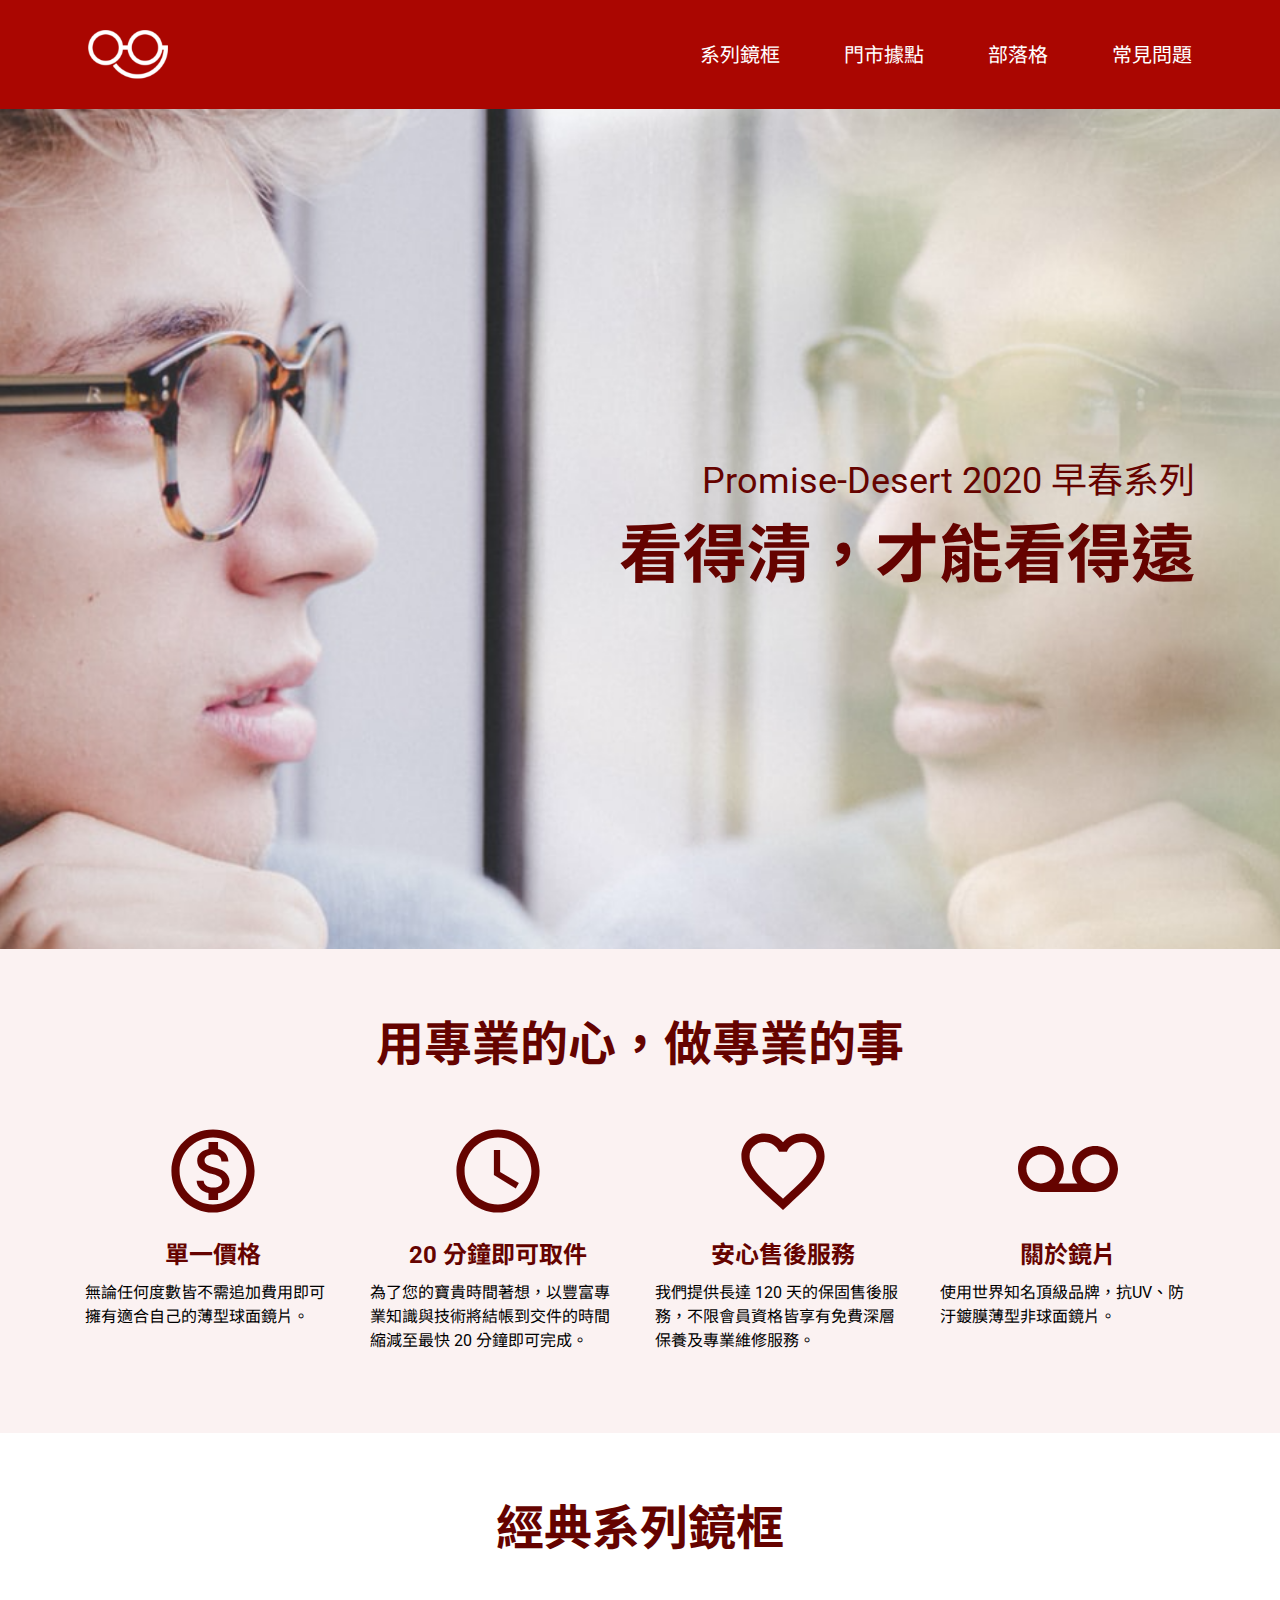
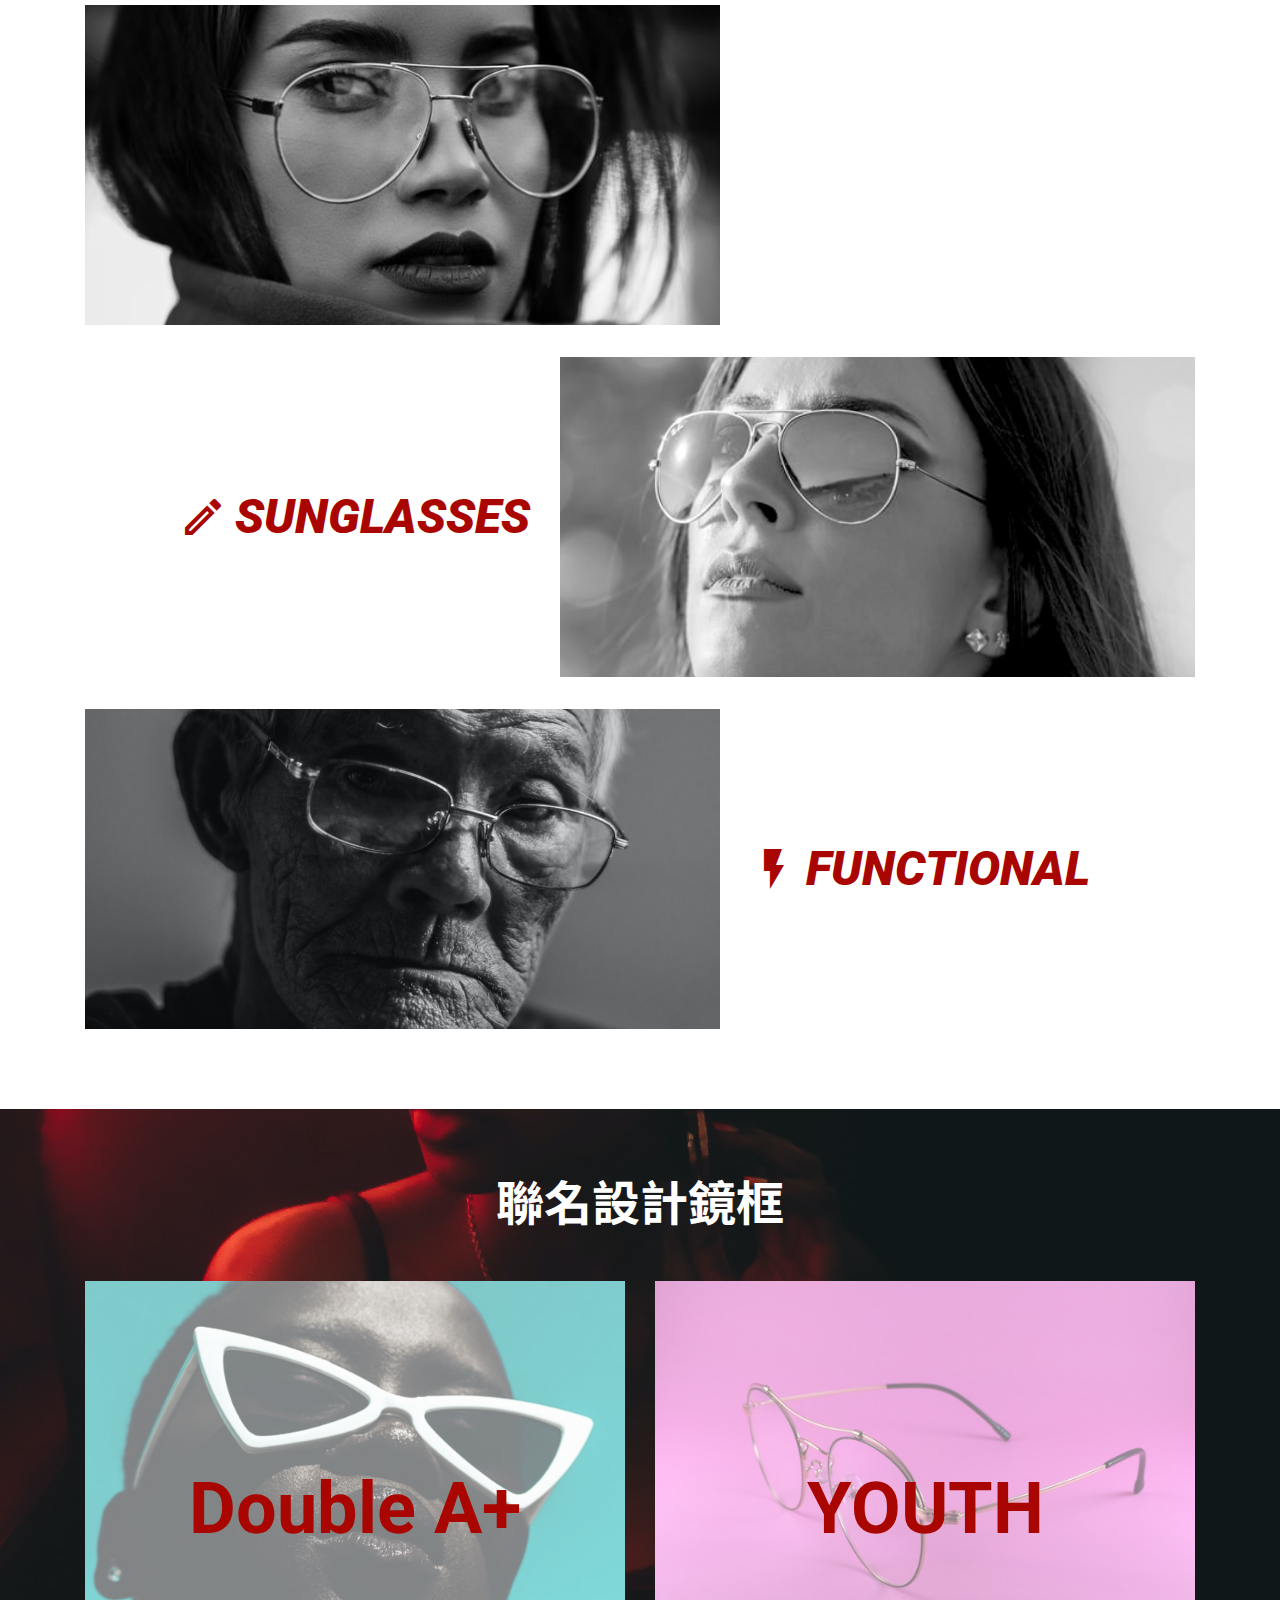
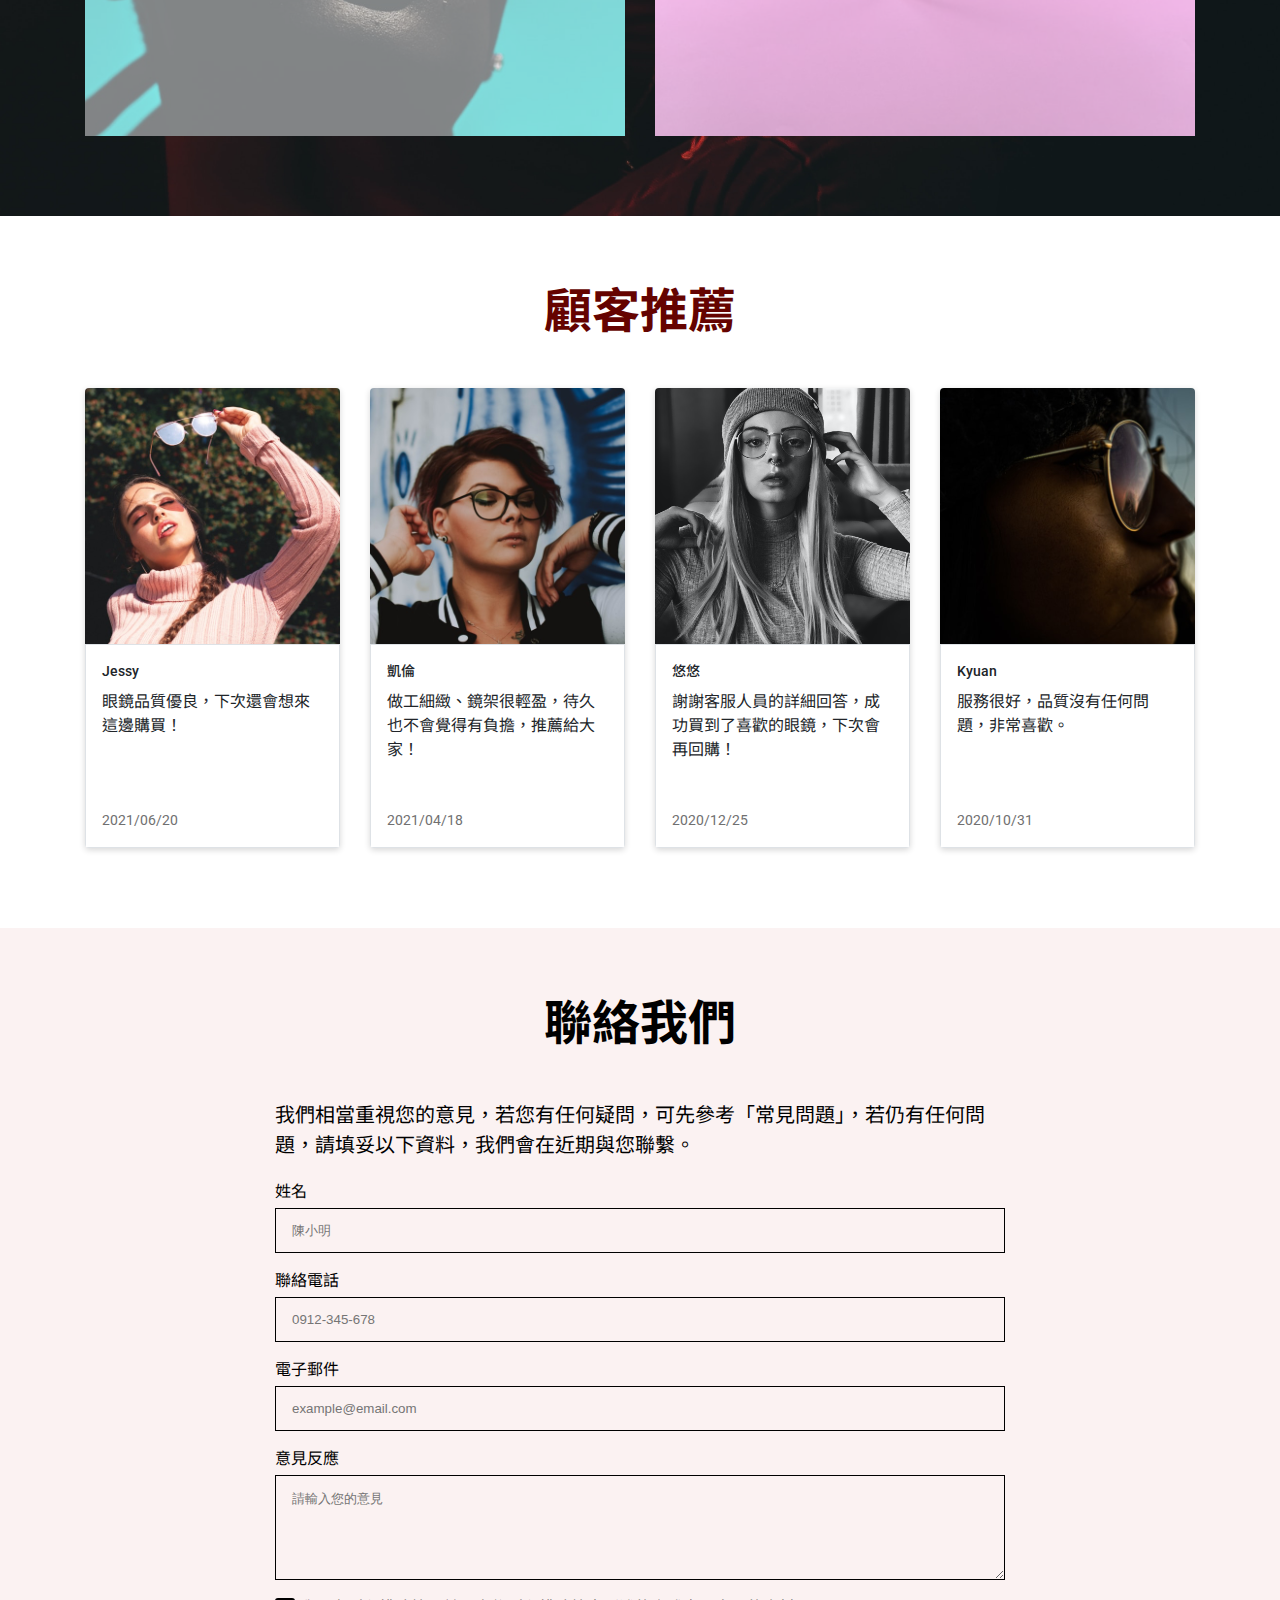
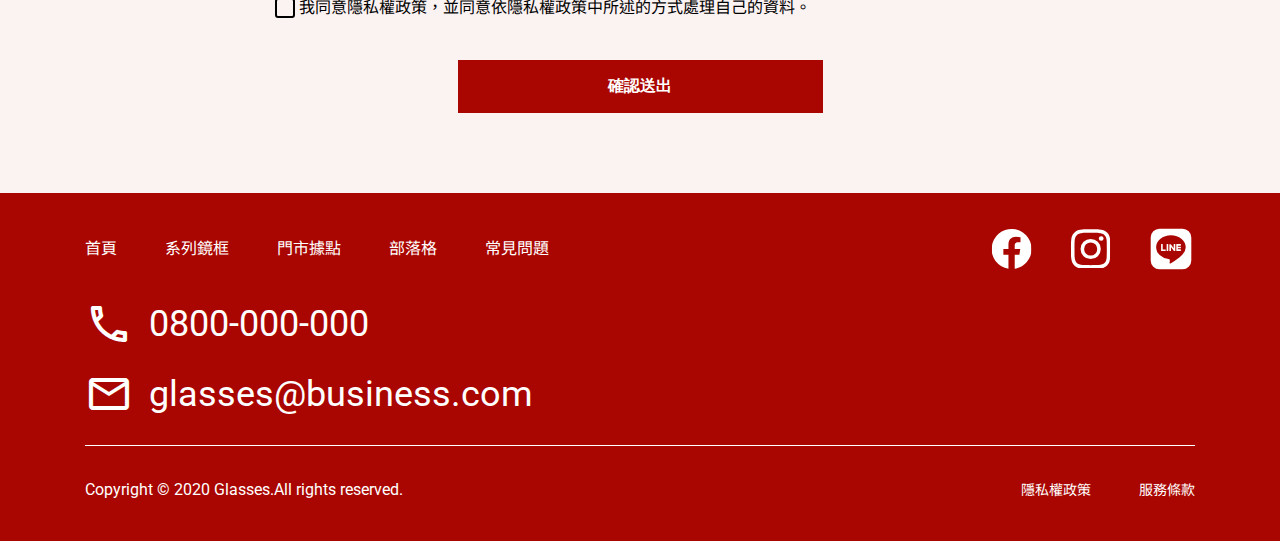
==== commit c4c554d8: "Update 2021-09-13T08:50:44.075Z" ====
--- a/index.html
+++ b/index.html
@@ -13,7 +13,7 @@
 <body>
   <header>
     <div class="header bg-primany d-flex justify-content-between align-items-center">
-      <h1 class="logo"><a href="index.html">看得清眼鏡</a></h1>
+      <h1><a class="logo" href="index.html">看得清眼鏡</a></h1>
       <ul class="header-nav link-white d-flex flex-wrap">
         <li><a class="text-center" href="product-optical.html">系列鏡框</a></li>
         <li><a class="text-center" href="#">門市據點</a></li>
@@ -121,7 +121,7 @@
         <img class="recommend-pic" src="./assets/images/rec-1.png" alt="顧客照片">
         <div class="recommend-text d-flex flex-column justify-content-between">
           <div class="text-gray900">
-            <span class="d-block fw-medium mb-2">Jessy</span>
+            <h4 class="d-block fw-medium mb-2">Jessy</h4>
             <p>眼鏡品質優良，下次還會想來這邊購買！</p>
           </div>
           <time class="text-gray600">2021/06/20</time>
@@ -131,7 +131,7 @@
         <img class="recommend-pic" src="./assets/images/rec-2.png" alt="顧客照片">
         <div class="recommend-text d-flex flex-column justify-content-between">
           <div class="text-gray900">
-            <span class="d-block fw-medium mb-2">凱倫</span>
+            <h4 class="d-block fw-medium mb-2">凱倫</h4>
             <p>做工細緻、鏡架很輕盈，待久也不會覺得有負擔，推薦給大家！</p>
           </div>
           <time class="text-gray600">2021/04/18</time>
@@ -141,7 +141,7 @@
         <img class="recommend-pic" src="./assets/images/rec-3.png" alt="顧客照片">
         <div class="recommend-text d-flex flex-column justify-content-between">
           <div class="text-gray900">
-            <span class="d-block fw-medium mb-2">悠悠</span>
+            <h4 class="d-block fw-medium mb-2">悠悠</h4>
             <p>謝謝客服人員的詳細回答，成功買到了喜歡的眼鏡，下次會再回購！</p>
           </div>
           <time class="text-gray600">2020/12/25</time>
@@ -151,7 +151,7 @@
         <img class="recommend-pic" src="./assets/images/rec-4.png" alt="顧客照片">
         <div class="recommend-text d-flex flex-column justify-content-between">
           <div class="text-gray900">
-            <span class="d-block fw-medium mb-2">Kyuan</span>
+            <h4 class="d-block fw-medium mb-2">Kyuan</h4>
             <p>服務很好，品質沒有任何問題，非常喜歡。</p>
           </div>
           <time class="text-gray600">2020/10/31</time>
@@ -183,10 +183,17 @@
         <label for="opinion" class="mb-1">意見反應</label>
         <textarea id="opinion" name="opinion" rows="5" placeholder="請輸入您的意見"></textarea>
       </div>
+      <!-- 客製checkbox樣式版本 -->
+      <div class="contant-item mb-10 mb-md-6">
+        <input type="checkbox" id="privacy" name="privacy" class="styled-checkbox">
+        <label for="privacy">我同意隱私權政策，並同意依隱私權政策中所述的方式處理自己的資料。</label>
+      </div>
+      <!-- 前一版寫法
       <div class="contant-item d-flex mb-10 mb-md-6">
         <input type="checkbox" id="privacy" name="privacy" class="mr-1">
         <label for="privacy">我同意隱私權政策，並同意依隱私權政策中所述的方式處理自己的資料。</label>
       </div>
+       -->
       <input class="contant-submit d-block fw-bold" name="submit" type="submit" value="確認送出">
     </form>
   </div>
@@ -196,7 +203,7 @@
 
   <footer class="footer bg-primany text-white link-white">
     <div class="container">
-      <div class="footer-top d-flex flex-column mb-7 mb-md-6 mb-sm-7">
+      <div class="footer-body d-flex flex-column mb-7 mb-md-6 mb-sm-7">
         <div class="footer-content d-flex justify-content-between align-items-center mb-7 mb-sm-0">
           <ul class="footer-nav d-flex">
             <li><a href="index.html">首頁</a></li>
@@ -222,7 +229,7 @@
           </li>
         </ul>
       </div>
-      <div class="footer-bottom d-flex justify-content-between align-items-center pt-9 pt-md-7 pt-sm-5">
+      <div class="footer-footer d-flex justify-content-between align-items-center pt-9 pt-md-7 pt-sm-5">
         <p class="mb-sm-2">Copyright © 2020 Glasses.All rights reserved.</p>
         <ul class="footer-privacy d-flex">
           <li class="mb-sm-2"><a href="#">隱私權政策</a></li>
--- a/assets/style/all.css
+++ b/assets/style/all.css
@@ -62,7 +62,7 @@
 
 img {
   max-width: 100%;
-  height: aut0;
+  height: auto;
   vertical-align: middle; }
 
 a {
@@ -138,7 +138,7 @@
 .text-gray900 {
   color: #212529; }
 
-/*文字對齊*/
+/*對齊*/
 .text-center {
   text-align: center; }
 
@@ -147,6 +147,9 @@
 
 .text-left {
   text-align: left; }
+
+.align-middle {
+  vertical-align: middle; }
 
 /*文字標題*/
 .title {
@@ -1500,13 +1503,13 @@
 
 .header-nav li a {
   font-size: 20px;
-  padding: 0 32px; }
+  padding: 8px 32px; }
   .header-nav li a:hover {
     color: rgba(255, 255, 255, 0.5); }
 
 @media (max-width: 992px) {
   .header-nav li a {
-    padding: 0 20px; } }
+    padding: 8px 20px; } }
 
 @media (max-width: 767px) {
   .header-nav {
@@ -1541,7 +1544,7 @@
     display: inline-block; }
   .footer-contact li a:hover {
     opacity: 0.5; }
-  .footer-bottom {
+  .footer-footer {
     border-top: 1px solid white; }
   .footer-privacy li {
     margin-right: 48px; }
@@ -1572,7 +1575,7 @@
 @media (max-width: 767px) {
   .footer {
     padding: 24px 0; }
-    .footer-top {
+    .footer-body {
       display: -webkit-box;
       display: -ms-flexbox;
       display: flex;
@@ -1592,7 +1595,7 @@
       font-size: 20px; }
     .footer-contact li a {
       font-size: 16px; }
-    .footer-bottom {
+    .footer-footer {
       -webkit-box-orient: vertical;
       -webkit-box-direction: normal;
           -ms-flex-direction: column;
@@ -1600,7 +1603,7 @@
       -webkit-box-align: start;
           -ms-flex-align: start;
               align-items: flex-start; }
-      .footer-bottom p {
+      .footer-footer p {
         font-size: 14px; }
     .footer-privacy {
       margin-right: 0;
@@ -1763,6 +1766,7 @@
 .recommend {
   padding: 60px 0 80px; }
   .recommend-item {
+    height: 460px;
     border-radius: 4px;
     overflow: hidden;
     -webkit-box-shadow: 0px 2px 6px #00000029;
@@ -1776,8 +1780,8 @@
   .recommend-text {
     border: 1px solid #DEE2E6;
     padding: 16px;
-    height: 204px; }
-    .recommend-text span {
+    height: calc(100% - 256px); }
+    .recommend-text h4 {
       font-size: 14px; }
     .recommend-text time {
       font-size: 14px; }
@@ -1842,6 +1846,52 @@
       .contant-submit {
         padding: 8px 0; } }
 
+/*客製checkbox樣式*/
+.styled-checkbox {
+  position: absolute;
+  opacity: 0; }
+  .styled-checkbox + label {
+    position: relative;
+    cursor: pointer;
+    padding: 0; }
+  .styled-checkbox + label:before {
+    content: "";
+    margin-right: 4px;
+    display: inline-block;
+    vertical-align: text-top;
+    width: 20px;
+    height: 20px;
+    border: 2px solid black;
+    border-radius: 3px; }
+    @media (max-width: 992px) {
+      .styled-checkbox + label:before {
+        width: 16px;
+        height: 16px; } }
+  .styled-checkbox:hover + label:before {
+    border: 2px solid #AA0601;
+    background: #AA0601; }
+  .styled-checkbox:checked + label:before {
+    border: 2px solid #AA0601;
+    background: #AA0601; }
+  .styled-checkbox:checked + label:after {
+    content: "";
+    position: absolute;
+    left: 7px;
+    top: 4px;
+    width: 6px;
+    height: 10px;
+    border: solid white;
+    border-width: 0 3px 3px 0;
+    -webkit-transform: rotate(45deg);
+    -ms-transform: rotate(45deg);
+    transform: rotate(45deg); }
+    @media (max-width: 992px) {
+      .styled-checkbox:checked + label:after {
+        left: 5px;
+        top: 2px;
+        width: 6px;
+        height: 9px; } }
+
 /*product menu*/
 .product-menu-item {
   width: calc(100% / 3);
